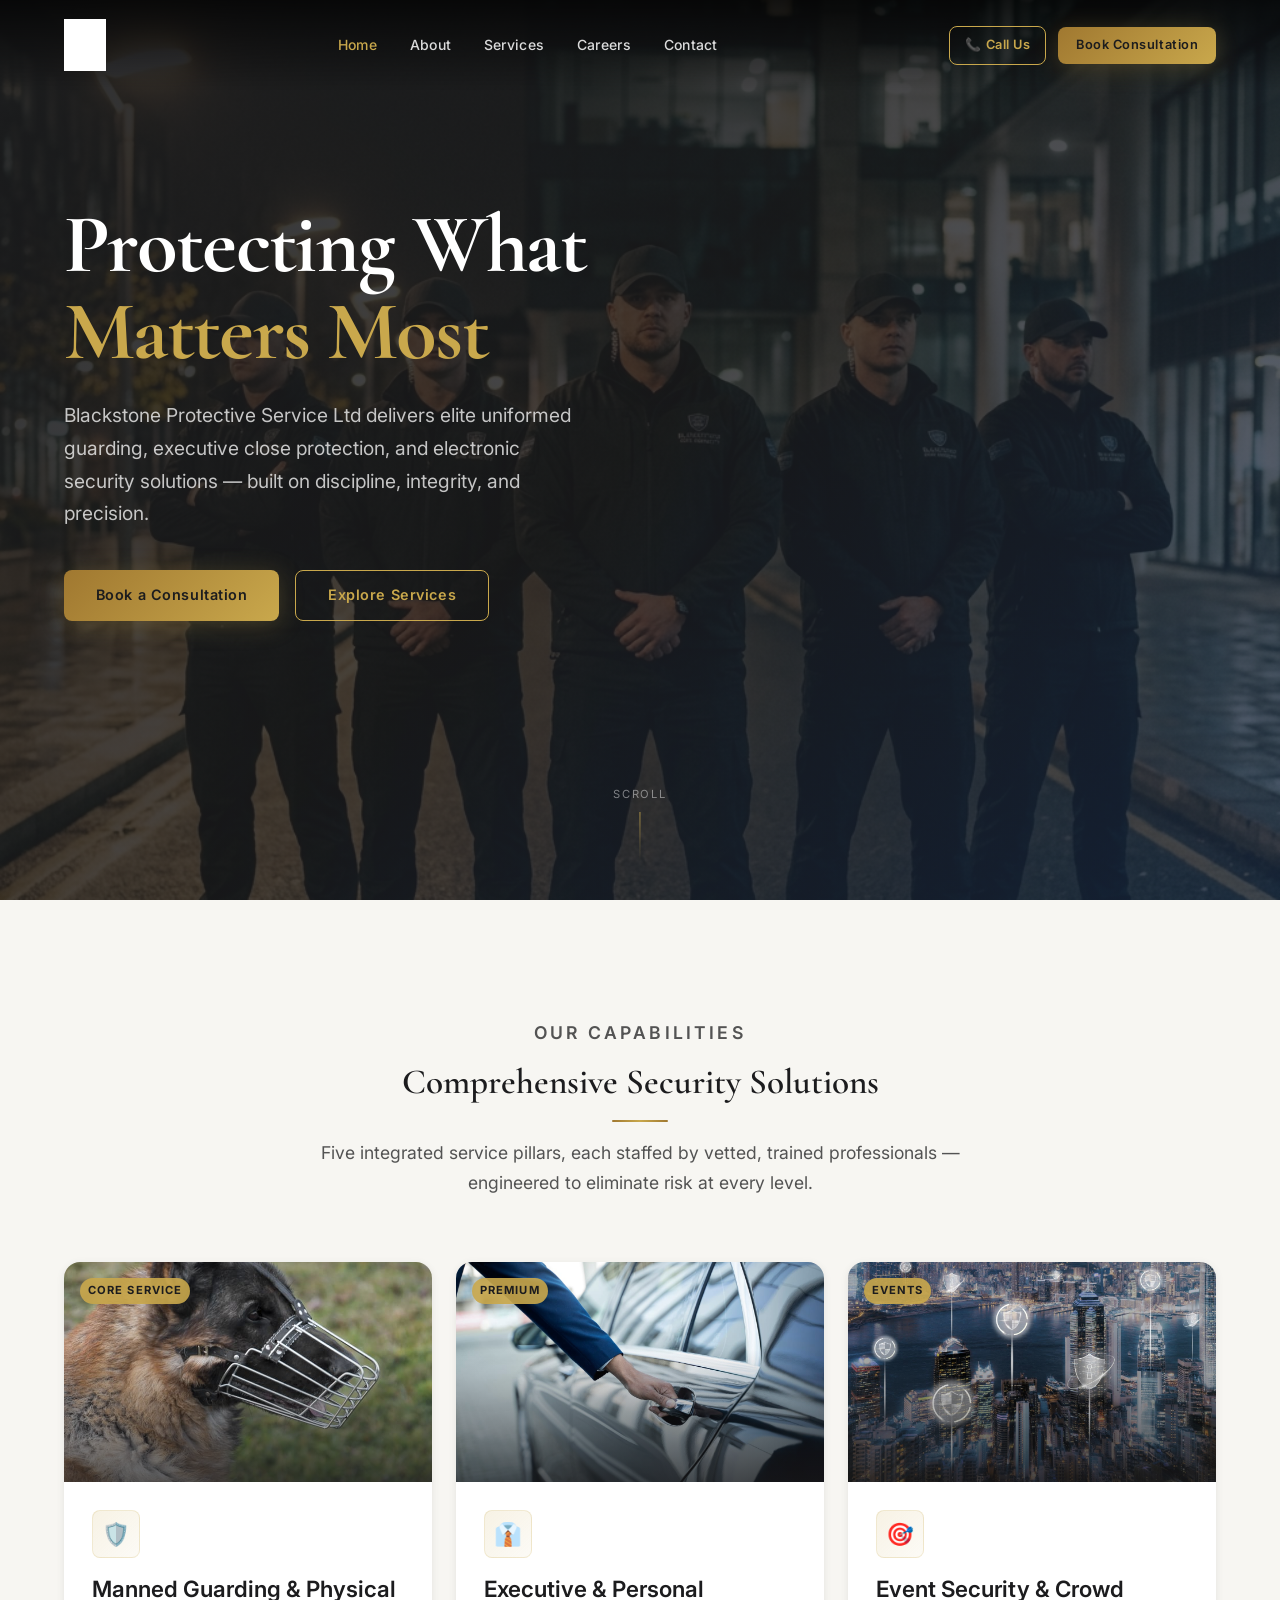
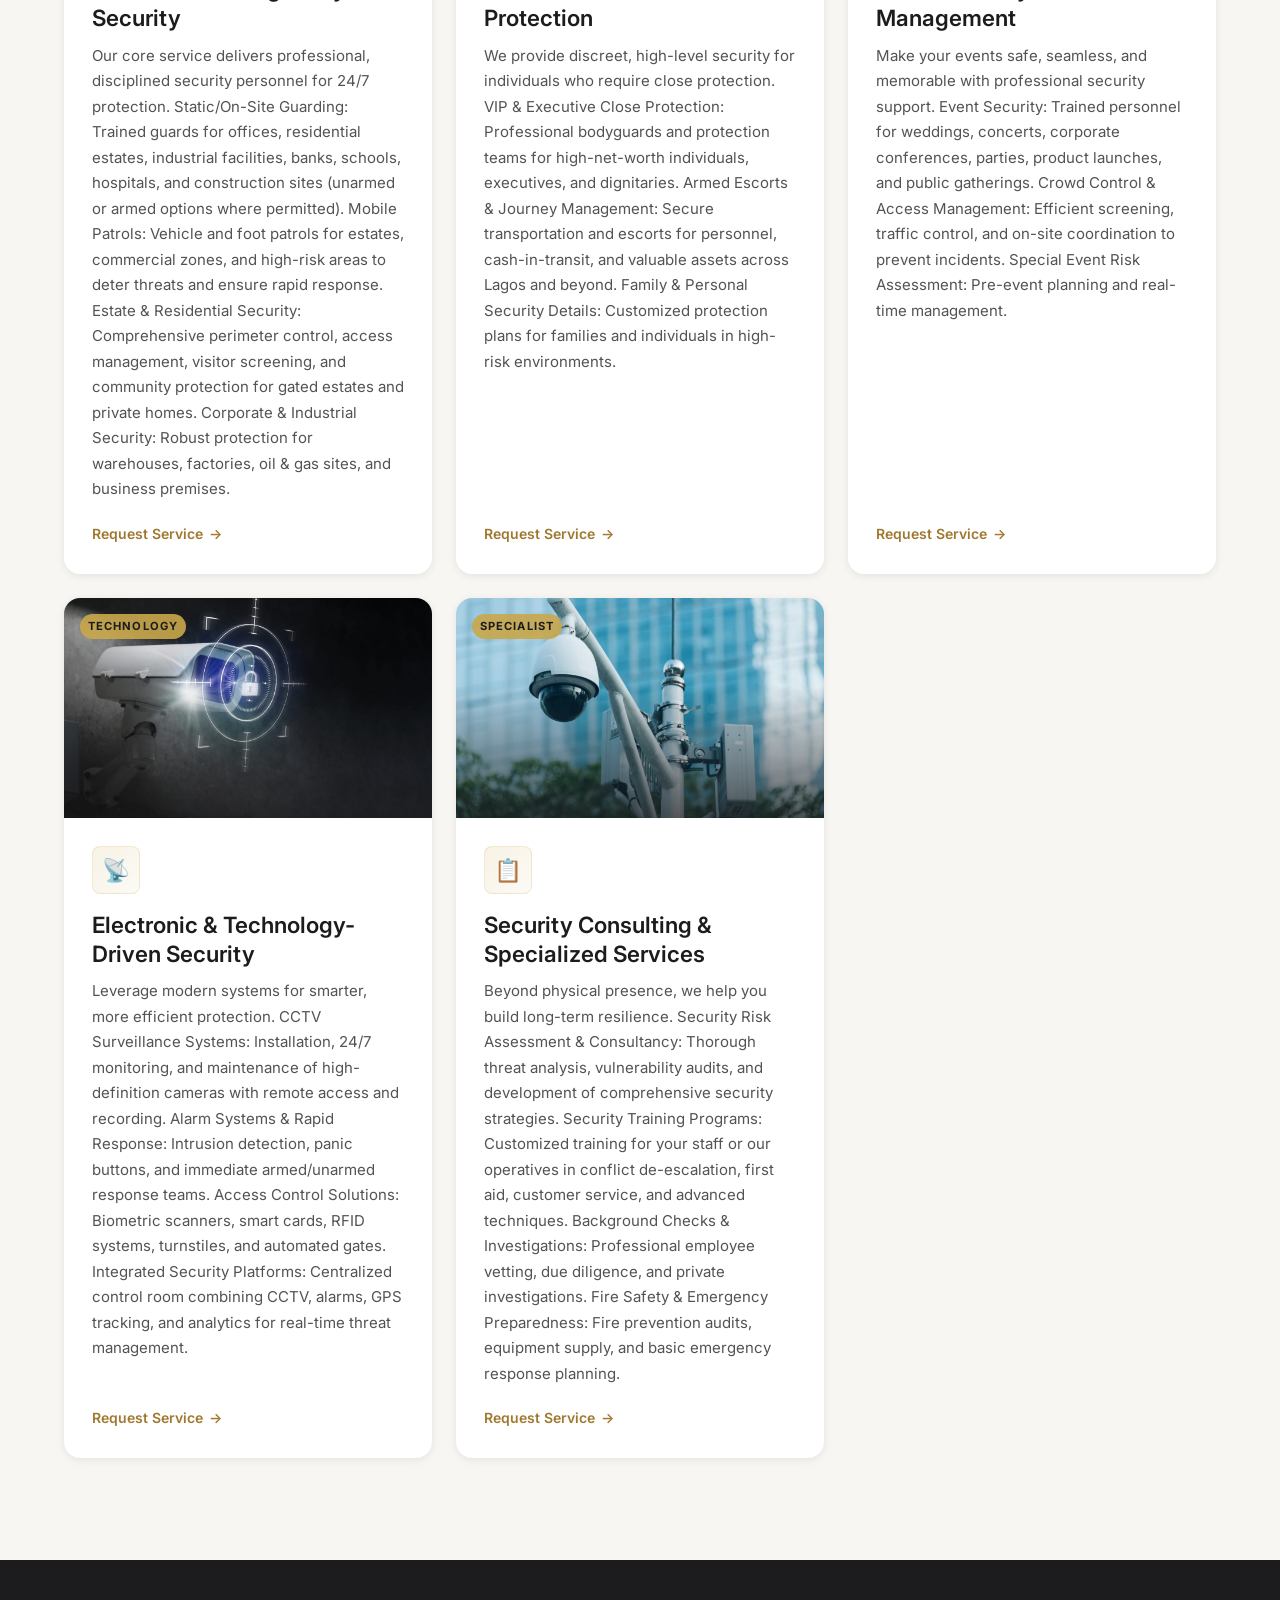
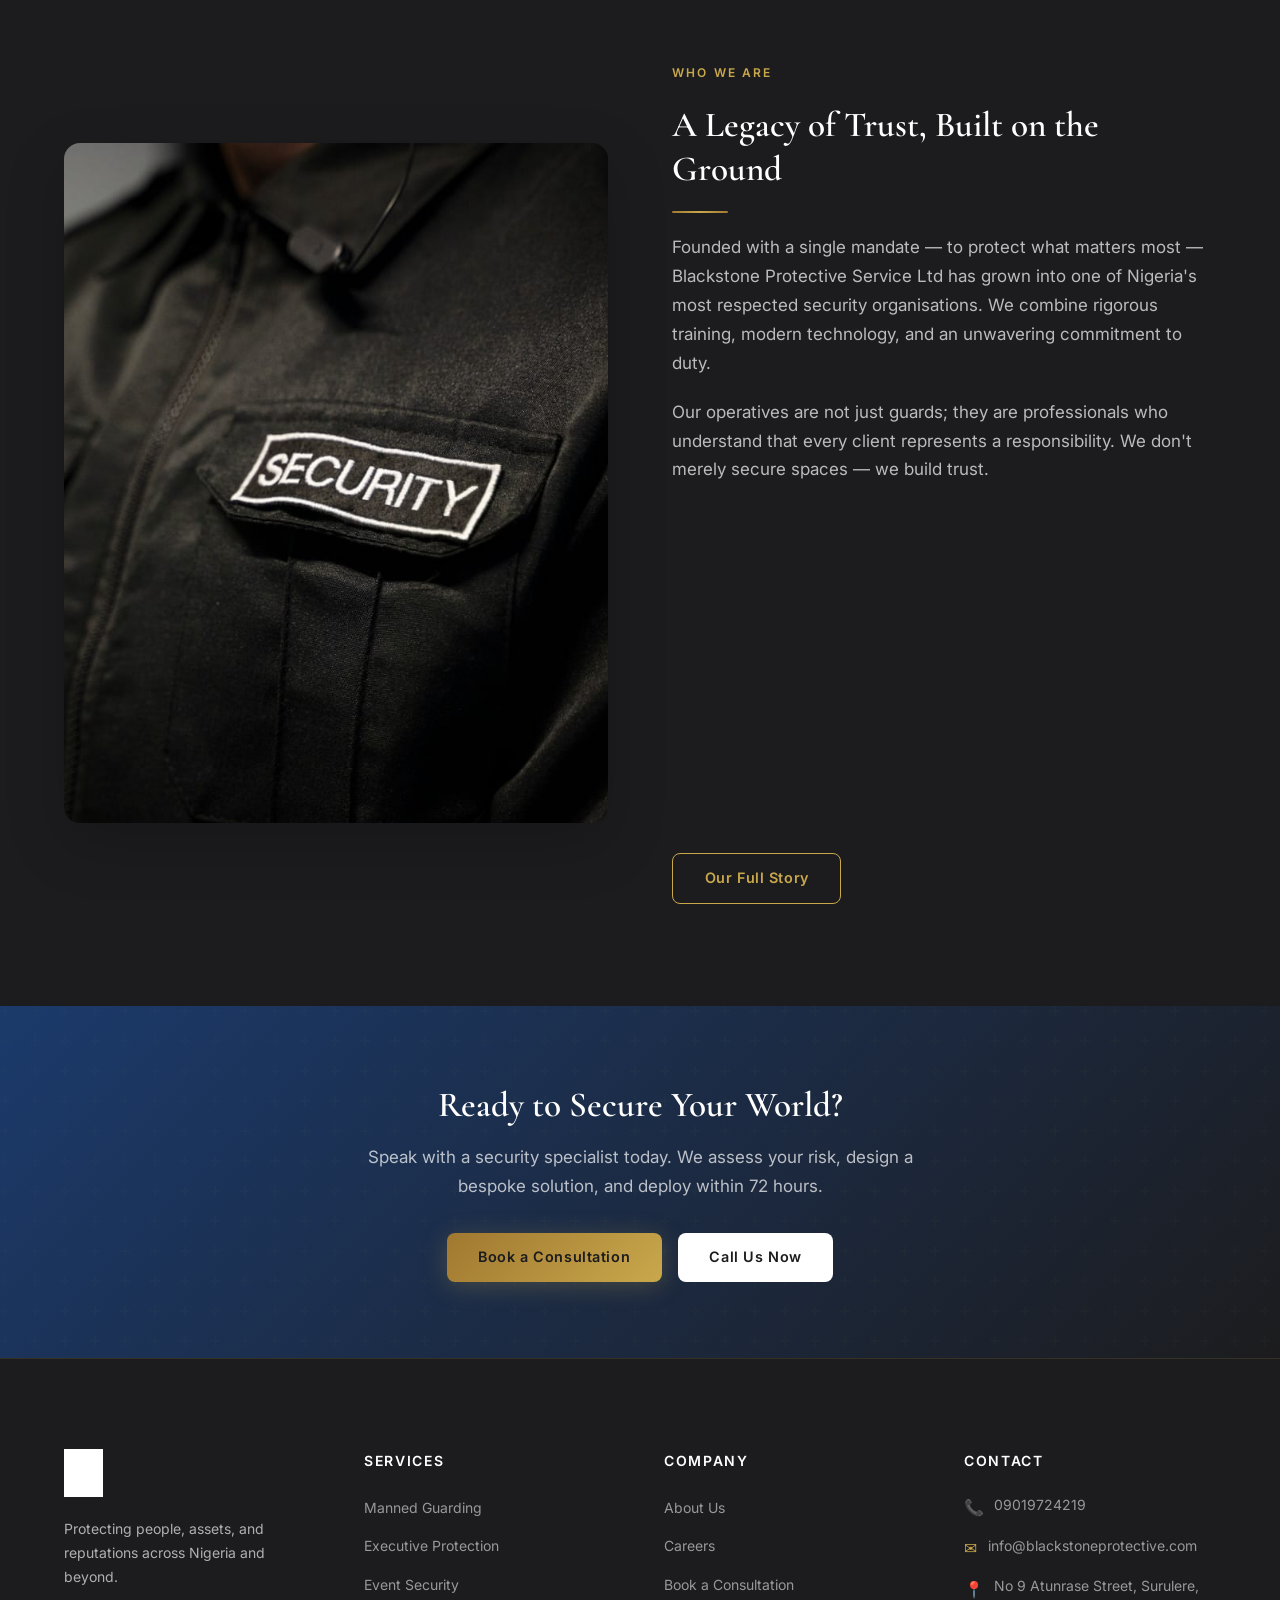
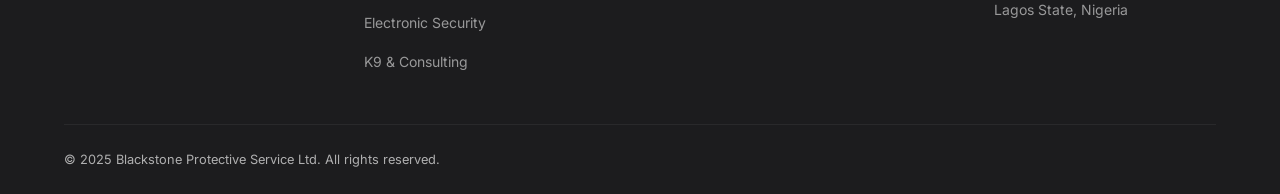
==== index.html @ 9a38664b "Initial commit" ====
<!DOCTYPE html>
<html lang="en">
<head>
  <meta charset="UTF-8">
  <meta name="viewport" content="width=device-width, initial-scale=1.0">
  <title>Blackstone Protective Service Ltd | Elite Security in Nigeria</title>
  <meta name="description" content="Blackstone Protective Service Ltd — Nigeria's premier security company offering manned guarding, executive protection, event security, electronic security, and K9 & consulting services.">
  <meta name="keywords" content="security company Nigeria, manned guarding Lagos, executive protection, CCTV installation Nigeria, event security, Blackstone Protective">
  <meta name="robots" content="index, follow">
  <link rel="canonical" href="https://blackstoneprotective.com/">

  <!-- Open Graph -->
  <meta property="og:type" content="website">
  <meta property="og:url" content="https://blackstoneprotective.com/">
  <meta property="og:title" content="Blackstone Protective Service Ltd">
  <meta property="og:description" content="Elite security solutions — manned guarding, executive protection, event security, and electronic security across Nigeria.">
  <meta property="og:image" content="/images/uploads/hero-bg.png">

  <!-- Twitter -->
  <meta name="twitter:card" content="summary_large_image">
  <meta name="twitter:title" content="Blackstone Protective Service Ltd">
  <meta name="twitter:description" content="Nigeria's premier professional security company.">
  <meta name="twitter:image" content="/images/uploads/hero-bg.png">

  <!-- Favicon placeholder -->
  <link rel="icon" type="image/png" href="/images/uploads/logo.png">

  <!-- Fonts -->
  <link rel="preconnect" href="https://fonts.googleapis.com">
  <link rel="preconnect" href="https://fonts.gstatic.com" crossorigin>

  <!-- Styles -->
  <link rel="stylesheet" href="/css/style.css">

  <!-- Schema.org -->
  <script type="application/ld+json">
  {
    "@context": "https://schema.org",
    "@type": "SecurityCompany",
    "name": "Blackstone Protective Service Ltd",
    "url": "https://blackstoneprotective.com",
    "logo": "https://blackstoneprotective.com/images/uploads/logo.png",
    "contactPoint": {
      "@type": "ContactPoint",
      "telephone": "+2349019724219",
      "contactType": "customer service"
    },
    "address": {
      "@type": "PostalAddress",
      "addressLocality": "Lagos",
      "addressCountry": "NG"
    }
  }
  </script>
</head>
<body>

<!-- ═══════════════════════════════════════════
     HEADER
═══════════════════════════════════════════ -->
<header id="site-header" class="at-top" role="banner">
  <div class="container header-inner">

    <!-- Logo -->
    <a href="/" class="site-logo" id="site-logo-link" aria-label="Blackstone Protective — Home"
       data-cms-src="global">
      <img id="site-logo-img" src="/images/uploads/logo.png" alt="Blackstone Protective Service Ltd"
           data-cms-src="global" data-cms-attr="src:logo_image" data-cms-attr-2="alt:logo_alt">
    </a>

    <!-- Desktop nav -->
    <nav class="site-nav" aria-label="Main navigation">
      <a href="/" id="nav-home" class="active">Home</a>
      <a href="/about.html" id="nav-about">About</a>
      <a href="/#services" id="nav-services">Services</a>
      <a href="/careers.html" id="nav-careers">Careers</a>
      <a href="/booking.html" id="nav-contact">Contact</a>
    </nav>

    <!-- CTA -->
    <div class="header-cta">
      <a href="tel:09019724219" class="btn btn-outline" id="header-call-btn" style="font-size:0.8rem; padding: 0.6em 1.2em;">
        📞 Call Us
      </a>
      <a href="/booking.html" class="btn btn-primary" id="header-book-btn" style="font-size:0.8rem; padding: 0.6em 1.4em;">
        Book Consultation
      </a>
    </div>

    <!-- Mobile toggle -->
    <button class="menu-toggle" id="menu-toggle" aria-label="Toggle navigation" aria-expanded="false">
      <span></span><span></span><span></span>
    </button>
  </div>
</header>

<!-- Mobile nav -->
<nav class="mobile-nav" id="mobile-nav" aria-label="Mobile navigation">
  <a href="/">Home</a>
  <a href="/about.html">About</a>
  <a href="/#services">Services</a>
  <a href="/careers.html">Careers</a>
  <a href="/booking.html">Contact</a>
  <div class="mobile-nav-footer">
    <a href="/booking.html" class="btn btn-primary" id="mobile-book-btn">Book a Consultation</a>
    <a href="tel:09019724219" style="color: rgba(255,255,255,0.55); font-size:0.875rem;">📞 09019724219</a>
  </div>
</nav>

<!-- ═══════════════════════════════════════════
     HERO
═══════════════════════════════════════════ -->
<main id="main-content">
<section class="hero" id="hero" aria-label="Hero">
  <div class="hero-bg">
    <img id="hero-bg-img" src="/images/uploads/hero-bg.png" alt="Blackstone security operatives" loading="eager" fetchpriority="high">
  </div>
  <div class="hero-overlay" aria-hidden="true"></div>

  <div class="hero-content" data-cms-src="home">


    <h1 class="hero-title">
      <span data-cms-bind="hero.title_line1">Protecting What</span>
      <span class="accent" data-cms-bind="hero.title_accent">Matters Most</span>
    </h1>

    <p class="hero-subtitle" data-cms-bind="hero.subtitle">
      Blackstone Protective Service Ltd delivers elite uniformed guarding, executive close protection, and electronic security solutions.
    </p>

    <div class="hero-actions">
      <a href="/booking.html" class="btn btn-primary" id="hero-book-btn"
         data-cms-bind="hero.cta_primary_text">Book a Consultation</a>
      <a href="#services" class="btn btn-outline" id="hero-services-btn"
         data-cms-bind="hero.cta_secondary_text">Explore Services</a>
    </div>


  </div>

  <div class="hero-scroll" aria-hidden="true">
    <span>Scroll</span>
    <div class="scroll-line"></div>
  </div>
</section>


<!-- ═══════════════════════════════════════════
     SERVICES
═══════════════════════════════════════════ -->
<section id="services" aria-labelledby="services-title">
  <div class="container" data-cms-src="home">
    <div class="section-header fade-up">
      <p class="overline" data-cms-bind="services_section.overline">Our Capabilities</p>
      <h2 id="services-title" data-cms-bind="services_section.title">Comprehensive Security Solutions</h2>
      <div class="gold-divider"></div>
      <p data-cms-bind="services_section.subtitle">Five integrated service pillars, each staffed by vetted, trained professionals.</p>
    </div>
    <div class="services-grid" id="services-grid">
      <!-- Service cards injected by home.js -->
    </div>
  </div>
</section>

<!-- ═══════════════════════════════════════════
     ABOUT PREVIEW
═══════════════════════════════════════════ -->
<section id="about-preview" aria-labelledby="about-preview-title">
  <div class="container">
    <div class="about-grid" data-cms-src="home">

      <!-- Image side -->
      <div class="about-image-wrap fade-up">
        <img class="about-image-main" id="about-preview-img"
             src="/images/uploads/about-operatives.png"
             alt="Blackstone security team"
             loading="lazy"
             data-cms-src="home"
             data-cms-attr="src:about_preview.image"
             data-cms-attr-2="alt:about_preview.image_alt">
      </div>

      <!-- Text side -->
      <div class="about-content">
        <p class="overline" data-cms-bind="about_preview.overline">Who We Are</p>
        <h2 id="about-preview-title" data-cms-bind="about_preview.title">A Legacy of Trust</h2>
        <div class="gold-divider left"></div>
        <p style="margin-top:1.25rem" data-cms-bind="about_preview.body1">Founded with a single mandate — to protect what matters most.</p>
        <p data-cms-bind="about_preview.body2">Our operatives are professionals who understand that every client represents a responsibility.</p>

        <div class="about-pillars" id="about-pillars">
          <!-- Populated by home.js -->
        </div>

        <a href="/about.html" class="btn btn-outline" id="about-learn-btn"
           data-cms-bind="about_preview.cta_text">Our Full Story</a>
      </div>

    </div>
  </div>
</section>

<!-- ═══════════════════════════════════════════
     CTA BANNER
═══════════════════════════════════════════ -->
<div class="cta-banner" aria-labelledby="cta-title">
  <div class="container" data-cms-src="home">
    <h2 id="cta-title" data-cms-bind="cta_banner.title">Ready to Secure Your World?</h2>
    <p data-cms-bind="cta_banner.subtitle">Speak with a security specialist today.</p>
    <div class="btn-group">
      <a href="/booking.html" class="btn btn-primary" id="cta-book-btn"
         data-cms-bind="cta_banner.cta_primary_text">Book a Consultation</a>
      <a href="tel:09019724219" class="btn btn-white" id="cta-call-btn"
         data-cms-bind="cta_banner.cta_secondary_text">Call Us Now</a>
    </div>
  </div>
</div>

</main>

<!-- ═══════════════════════════════════════════
     FOOTER
═══════════════════════════════════════════ -->
<footer role="contentinfo">
  <div class="container">
    <div class="footer-grid">
      <!-- Brand -->
      <div class="footer-brand">
        <div class="logo-wrap">
          <img src="/images/uploads/logo.png" alt="Blackstone Protective" id="footer-logo">
        </div>
        <p id="footer-tagline">Protecting people, assets, and reputations across Nigeria and beyond.</p>
      </div>

      <!-- Services -->
      <div class="footer-col">
        <h4>Services</h4>
        <ul>
          <li><a href="/#services">Manned Guarding</a></li>
          <li><a href="/#services">Executive Protection</a></li>
          <li><a href="/#services">Event Security</a></li>
          <li><a href="/#services">Electronic Security</a></li>
          <li><a href="/#services">K9 &amp; Consulting</a></li>
        </ul>
      </div>

      <!-- Company -->
      <div class="footer-col">
        <h4>Company</h4>
        <ul>
          <li><a href="/about.html">About Us</a></li>
          <li><a href="/careers.html">Careers</a></li>
          <li><a href="/booking.html">Book a Consultation</a></li>
        </ul>
      </div>

      <!-- Contact -->
      <div class="footer-col">
        <h4>Contact</h4>
        <div class="footer-contact-item">
          <span class="icon">📞</span>
          <a href="tel:09019724219" id="footer-phone">09019724219</a>
        </div>
        <div class="footer-contact-item">
          <span class="icon">✉️</span>
          <a href="mailto:info@blackstoneprotective.com" id="footer-email">info@blackstoneprotective.com</a>
        </div>
        <div class="footer-contact-item">
          <span class="icon">📍</span>
          <span id="footer-address">No 9 Atunrase Street, Surulere, Lagos State, Nigeria</span>
        </div>
      </div>
    </div>

    <!-- Bottom bar -->
    <div class="footer-bottom">
      <p id="footer-copy">© 2025 Blackstone Protective Service Ltd. All rights reserved.</p>
    </div>
  </div>
</footer>

<!-- Back to top -->
<button id="back-to-top" aria-label="Back to top" style="position:fixed;bottom:2rem;right:2rem;width:44px;height:44px;border-radius:50%;background:var(--gold);color:var(--charcoal);font-size:1.2rem;display:flex;align-items:center;justify-content:center;box-shadow:var(--shadow-gold);opacity:0;transform:translateY(10px);transition:opacity 0.3s,transform 0.3s;pointer-events:none;z-index:900;border:none;cursor:pointer;">↑</button>

<style>
#back-to-top.visible { opacity: 1; transform: translateY(0); pointer-events: auto; }
.field-group input.invalid, .field-group select.invalid, .field-group textarea.invalid {
  border-color: #d32f2f; box-shadow: 0 0 0 3px rgba(211,47,47,0.12);
}
</style>

<!-- Scripts -->
<script src="/js/cms-fetch.js"></script>
<script src="/js/main.js"></script>
<script>
/* ── Home page orchestrator ── */
(async () => {
  const [home, global] = await Promise.all([
    CMS.fetch('home'),
    CMS.fetch('global')
  ]);

  // Apply global data
  if (global) {
    document.getElementById('footer-phone').textContent = global.phone;
    document.getElementById('footer-phone').href = `tel:${global.phone.replace(/\s/g,'')}`;
    document.getElementById('footer-email').textContent = global.email;
    document.getElementById('footer-email').href = `mailto:${global.email}`;
    document.getElementById('footer-address').textContent = global.address;
    document.getElementById('footer-tagline').textContent = global.footer_tagline;
    document.getElementById('footer-copy').textContent = global.footer_copyright;

    // Trust bar
  }

  if (!home) return;

  // Hero image
  const heroImg = document.getElementById('hero-bg-img');
  if (heroImg && home.hero?.hero_image) {
    heroImg.src = home.hero.hero_image;
    heroImg.alt = home.hero.hero_image_alt || '';
  }

  // Hero text bindings
  const bind = (id, val) => { const el = document.querySelector(`[data-cms-bind="${id}"]`); if (el && val != null) el.textContent = val; };
  bind('hero.title_line1',       home.hero?.title_line1);
  bind('hero.title_accent',      home.hero?.title_accent);
  bind('hero.subtitle',          home.hero?.subtitle);
  bind('hero.cta_primary_text',  home.hero?.cta_primary_text);
  bind('hero.cta_secondary_text',home.hero?.cta_secondary_text);
  if (home.hero?.cta_primary_url)  document.getElementById('hero-book-btn').href = home.hero.cta_primary_url;
  if (home.hero?.cta_secondary_url) document.getElementById('hero-services-btn').href = home.hero.cta_secondary_url;

  // Services section header
  bind('services_section.overline', home.services_section?.overline);
  bind('services_section.title',    home.services_section?.title);
  bind('services_section.subtitle', home.services_section?.subtitle);

  // Service cards
  if (home.services) {
    document.getElementById('services-grid').innerHTML = home.services.map((s, i) => `
      <article class="service-card fade-up delay-${(i % 4) + 1}" id="service-${s.id}">
        <div class="service-card-image">
          <img src="${s.image}" alt="${s.image_alt}" loading="lazy">
          <div class="service-card-image-overlay" aria-hidden="true"></div>
          <span class="service-card-badge">${s.badge}</span>
        </div>
        <div class="service-card-body">
          <div class="service-icon" aria-hidden="true">${s.icon}</div>
          <h3>${s.title}</h3>
          <p>${s.description}</p>
          <a href="/booking.html?service=${encodeURIComponent(s.title)}" class="service-card-link">
            Request Service <span aria-hidden="true">→</span>
          </a>
        </div>
      </article>
    `).join('');
  }

  // About preview bindings
  const aboutKeys = ['overline','title','body1','body2','cta_text'];
  aboutKeys.forEach(k => bind(`about_preview.${k}`, home.about_preview?.[k]));
  if (home.about_preview?.image) {
    const img = document.getElementById('about-preview-img');
    img.src = home.about_preview.image;
    img.alt = home.about_preview.image_alt || '';
  }
  if (home.about_preview?.cta_url) document.getElementById('about-learn-btn').href = home.about_preview.cta_url;

  // About pillars
  if (home.about_preview?.pillars) {
    document.getElementById('about-pillars').innerHTML = home.about_preview.pillars.map(p => `
      <div class="about-pillar fade-up">
        <span class="icon" aria-hidden="true">${p.icon}</span>
        <div><h4>${p.title}</h4><p>${p.body}</p></div>
      </div>
    `).join('');
  }

  // CTA banner
  bind('cta_banner.title', home.cta_banner?.title);
  bind('cta_banner.subtitle', home.cta_banner?.subtitle);
  bind('cta_banner.cta_primary_text', home.cta_banner?.cta_primary_text);
  bind('cta_banner.cta_secondary_text', home.cta_banner?.cta_secondary_text);
  if (home.cta_banner?.cta_primary_url) document.getElementById('cta-book-btn').href = home.cta_banner.cta_primary_url;
  if (home.cta_banner?.cta_secondary_url) document.getElementById('cta-call-btn').href = home.cta_banner.cta_secondary_url;

  // Trigger fade animations
  CMS.observeFade();
})();
</script>

</body>
</html>
---- css/style.css ----
/* ============================================================
   BLACKSTONE PROTECTIVE SERVICE LTD — GLOBAL STYLESHEET
   Charcoal · White · Gold accent
   Mobile-first | CSS Grid + Flexbox | CSS clamp() typography
   ============================================================ */

/* ── Google Fonts ── */
@import url('https://fonts.googleapis.com/css2?family=Cormorant+Garamond:wght@400;600;700&family=Inter:wght@300;400;500;600;700&display=swap');

/* ── Design Tokens ── */
:root {
  --charcoal:          #1C1C1E;
  --charcoal-800:      #232325;
  --charcoal-700:      #2C2C2E;
  --charcoal-600:      #3A3A3C;
  --gold:              #C9A84C;
  --gold-light:        #E0C46A;
  --gold-dark:         #A07830;
  --sec-blue:          #1B3A6B;
  --sec-blue-light:    #2D5FA6;
  --white:             #FFFFFF;
  --off-white:         #F7F6F2;
  --text-primary:      #1C1C1E;
  --text-secondary:    #535353;
  --text-muted:        #8A8A8E;
  --text-on-dark:      #F0EEE8;
  --border:            rgba(201,168,76,0.2);
  --border-subtle:     rgba(255,255,255,0.08);
  --shadow-sm:         0 2px 8px rgba(0,0,0,0.08);
  --shadow-md:         0 8px 32px rgba(0,0,0,0.12);
  --shadow-lg:         0 20px 60px rgba(0,0,0,0.18);
  --shadow-gold:       0 4px 24px rgba(201,168,76,0.25);
  --radius-sm:         4px;
  --radius-md:         8px;
  --radius-lg:         16px;
  --transition:        0.3s cubic-bezier(0.4, 0, 0.2, 1);
  --transition-slow:   0.6s cubic-bezier(0.4, 0, 0.2, 1);
  --section-pad:       clamp(4rem, 8vw, 8rem);
  --container:         min(90%, 1200px);
  --font-display:      'Cormorant Garamond', Georgia, serif;
  --font-body:         'Inter', system-ui, sans-serif;
}

/* ── Reset & Base ── */
*, *::before, *::after { box-sizing: border-box; margin: 0; padding: 0; }

html {
  scroll-behavior: smooth;
  -webkit-text-size-adjust: 100%;
}

body {
  font-family: var(--font-body);
  font-size: clamp(0.9375rem, 1.5vw, 1.0625rem);
  line-height: 1.7;
  color: var(--text-primary);
  background: var(--white);
  overflow-x: hidden;
}

img { max-width: 100%; height: auto; display: block; }
a { text-decoration: none; color: inherit; }
ul, ol { list-style: none; }
button { cursor: pointer; font-family: var(--font-body); border: none; background: none; }
input, select, textarea, button { font: inherit; }

/* ── Utility ── */
.container { width: var(--container); margin-inline: auto; }

.visually-hidden {
  position: absolute;
  width: 1px; height: 1px;
  padding: 0; margin: -1px;
  overflow: hidden;
  clip: rect(0,0,0,0);
  white-space: nowrap;
  border: 0;
}

/* Honeypot */
.hp-field { display: none !important; visibility: hidden; height: 0; width: 0; position: absolute; left: -9999px; }

/* ── Typography Scale ── */
.display-1 { font-family: var(--font-display); font-size: clamp(2.8rem, 6vw, 5.5rem); font-weight: 700; line-height: 1.1; letter-spacing: -0.02em; }
.display-2 { font-family: var(--font-display); font-size: clamp(2rem, 4.5vw, 3.8rem); font-weight: 700; line-height: 1.15; letter-spacing: -0.015em; }
h1 { font-family: var(--font-display); font-size: clamp(1.8rem, 3.5vw, 2.8rem); font-weight: 700; line-height: 1.2; }
h2 { font-family: var(--font-display); font-size: clamp(1.5rem, 2.8vw, 2.2rem); font-weight: 600; line-height: 1.25; }
h3 { font-size: clamp(1.1rem, 2vw, 1.4rem); font-weight: 600; line-height: 1.3; }
h4 { font-size: clamp(1rem, 1.5vw, 1.15rem); font-weight: 600; }
.overline { font-size: 0.75rem; font-weight: 600; letter-spacing: 0.18em; text-transform: uppercase; color: var(--gold); }

/* ── Section Layout ── */
section { padding-block: var(--section-pad); position: relative; }
.section-header { text-align: center; max-width: 680px; margin-inline: auto; margin-bottom: clamp(2.5rem, 5vw, 4rem); }
.section-header p { margin-top: 1rem; color: var(--text-secondary); font-size: clamp(0.95rem, 1.5vw, 1.1rem); }
.section-header .overline { margin-bottom: 0.75rem; }

/* ── Gold Divider ── */
.gold-divider {
  width: 3.5rem; height: 2px;
  background: linear-gradient(90deg, var(--gold-dark), var(--gold), var(--gold-dark));
  margin: 1rem auto 0;
  border-radius: 2px;
}
.gold-divider.left { margin-left: 0; }

/* ── Buttons ── */
.btn {
  display: inline-flex; align-items: center; gap: 0.5rem;
  padding: 0.85em 2.2em;
  font-size: 0.9rem; font-weight: 600; letter-spacing: 0.04em;
  border-radius: var(--radius-md);
  transition: var(--transition);
  white-space: nowrap;
}

.btn-primary {
  background: linear-gradient(135deg, var(--gold-dark), var(--gold));
  color: var(--charcoal);
  box-shadow: var(--shadow-gold);
}
.btn-primary:hover { background: linear-gradient(135deg, var(--gold), var(--gold-light)); transform: translateY(-2px); box-shadow: 0 8px 30px rgba(201,168,76,0.4); }

.btn-outline {
  border: 1.5px solid var(--gold);
  color: var(--gold);
  background: transparent;
}
.btn-outline:hover { background: var(--gold); color: var(--charcoal); transform: translateY(-2px); }

.btn-dark {
  background: var(--charcoal);
  color: var(--white);
}
.btn-dark:hover { background: var(--charcoal-700); transform: translateY(-2px); box-shadow: var(--shadow-md); }

.btn-white {
  background: var(--white);
  color: var(--charcoal);
  font-weight: 600;
}
.btn-white:hover { background: var(--off-white); transform: translateY(-2px); }

/* ── Loading Skeleton ── */
.skeleton { background: linear-gradient(90deg, #e8e8e8 25%, #f2f2f2 50%, #e8e8e8 75%); background-size: 200% 100%; animation: skeleton-pulse 1.5s ease-in-out infinite; border-radius: var(--radius-sm); }
@keyframes skeleton-pulse { 0% { background-position: 200% 0; } 100% { background-position: -200% 0; } }

/* ── Fade-in Animation ── */
.fade-up { opacity: 0; transform: translateY(30px); transition: opacity 0.7s ease, transform 0.7s ease; }
.fade-up.in-view { opacity: 1; transform: translateY(0); }
.fade-up.delay-1 { transition-delay: 0.1s; }
.fade-up.delay-2 { transition-delay: 0.2s; }
.fade-up.delay-3 { transition-delay: 0.3s; }
.fade-up.delay-4 { transition-delay: 0.4s; }

/* ============================================================
   HEADER
   ============================================================ */
#site-header {
  position: fixed; top: 0; left: 0; right: 0; z-index: 1000;
  padding-block: 1.2rem;
  transition: background var(--transition), box-shadow var(--transition), padding var(--transition);
}

#site-header.scrolled {
  background: rgba(28,28,30,0.97);
  backdrop-filter: blur(12px);
  -webkit-backdrop-filter: blur(12px);
  box-shadow: 0 1px 0 rgba(201,168,76,0.2), 0 4px 24px rgba(0,0,0,0.3);
  padding-block: 0.8rem;
}

#site-header.at-top {
  background: linear-gradient(180deg, rgba(0,0,0,0.7) 0%, transparent 100%);
}

.header-inner {
  display: flex; align-items: center; justify-content: space-between;
  gap: 2rem;
}

.site-logo {
  flex-shrink: 0;
  display: flex; align-items: center;
}

.site-logo img {
  height: clamp(36px, 5vw, 52px);
  width: auto;
  object-fit: contain;
  filter: brightness(0) invert(1);
  transition: opacity var(--transition);
}
.site-logo:hover img { opacity: 0.85; }

/* Logo text fallback */
.logo-text {
  font-family: var(--font-display);
  font-size: clamp(1.1rem, 2vw, 1.5rem);
  font-weight: 700;
  color: var(--white);
  letter-spacing: 0.05em;
  display: flex; flex-direction: column; line-height: 1.1;
}
.logo-text span { font-size: 0.55em; font-weight: 400; letter-spacing: 0.2em; color: var(--gold); }

/* Nav */
.site-nav { display: none; }

@media (min-width: 900px) {
  .site-nav {
    display: flex; align-items: center; gap: 0.25rem;
  }
}

.site-nav a {
  padding: 0.5rem 0.9rem;
  font-size: 0.875rem; font-weight: 500;
  color: rgba(255,255,255,0.85);
  border-radius: var(--radius-sm);
  transition: color var(--transition), background var(--transition);
  letter-spacing: 0.02em;
}
.site-nav a:hover, .site-nav a.active { color: var(--gold); }

.header-cta {
  display: none;
}
@media (min-width: 900px) {
  .header-cta { display: flex; align-items: center; gap: 0.75rem; }
}

/* Mobile menu toggle */
.menu-toggle {
  display: flex; flex-direction: column; justify-content: center; gap: 5px;
  width: 36px; height: 36px; padding: 4px;
  cursor: pointer; background: none; border: none;
  border-radius: var(--radius-sm);
  transition: background var(--transition);
}
.menu-toggle:hover { background: rgba(255,255,255,0.1); }
.menu-toggle span {
  display: block; width: 100%; height: 2px;
  background: var(--white);
  border-radius: 2px;
  transition: transform var(--transition), opacity var(--transition);
}
.menu-toggle.open span:nth-child(1) { transform: translateY(7px) rotate(45deg); }
.menu-toggle.open span:nth-child(2) { opacity: 0; transform: scaleX(0); }
.menu-toggle.open span:nth-child(3) { transform: translateY(-7px) rotate(-45deg); }

@media (min-width: 900px) { .menu-toggle { display: none; } }

/* Mobile nav drawer */
.mobile-nav {
  display: none;
  position: fixed; top: 0; left: 0; right: 0; bottom: 0; z-index: 999;
  background: rgba(28,28,30,0.98);
  backdrop-filter: blur(20px);
  flex-direction: column; align-items: center; justify-content: center;
  gap: 0.5rem;
  padding: 2rem;
}
.mobile-nav.open { display: flex; }

.mobile-nav a {
  font-family: var(--font-display);
  font-size: clamp(1.6rem, 4vw, 2.2rem);
  font-weight: 600;
  color: var(--white);
  padding: 0.5rem 1rem;
  transition: color var(--transition);
  text-align: center;
}
.mobile-nav a:hover { color: var(--gold); }

.mobile-nav-footer {
  margin-top: 2rem; display: flex; flex-direction: column; align-items: center; gap: 1rem;
}

/* ============================================================
   HERO SECTION
   ============================================================ */
.hero {
  position: relative;
  min-height: 100svh;
  display: flex; align-items: center;
  overflow: hidden;
  padding-top: 5rem;
}

.hero-bg {
  position: absolute; inset: 0;
  background-color: var(--charcoal);
}

.hero-bg img {
  width: 100%; height: 100%;
  object-fit: cover;
  object-position: center 30%;
  opacity: 0.5;
  transition: opacity 1s ease;
}

.hero-overlay {
  position: absolute; inset: 0;
  background: linear-gradient(
    135deg,
    rgba(28,28,30,0.85) 0%,
    rgba(28,28,30,0.6) 50%,
    rgba(27,58,107,0.4) 100%
  );
}

.hero-content {
  position: relative; z-index: 2;
  width: var(--container); margin-inline: auto;
  padding-block: 4rem;
}



.hero-title {
  font-family: var(--font-display);
  font-size: clamp(2.8rem, 6.5vw, 5.8rem);
  font-weight: 700;
  line-height: 1.05;
  letter-spacing: -0.02em;
  color: var(--white);
  max-width: 700px;
  margin-bottom: 1.5rem;
}

.hero-title .accent { color: var(--gold); display: block; }

.hero-subtitle {
  font-size: clamp(1rem, 2vw, 1.2rem);
  color: rgba(255,255,255,0.75);
  max-width: 520px;
  line-height: 1.7;
  margin-bottom: 2.5rem;
}

.hero-actions { display: flex; flex-wrap: wrap; gap: 1rem; margin-bottom: 3.5rem; }


/* Scroll indicator */
.hero-scroll {
  position: absolute; bottom: 2.5rem; left: 50%; transform: translateX(-50%);
  z-index: 2; display: flex; flex-direction: column; align-items: center; gap: 0.5rem;
}
.hero-scroll span { font-size: 0.7rem; letter-spacing: 0.15em; text-transform: uppercase; color: rgba(255,255,255,0.45); }
.scroll-line {
  width: 1px; height: 48px;
  background: linear-gradient(180deg, rgba(201,168,76,0.8), transparent);
  animation: scroll-anim 2s ease infinite;
}
@keyframes scroll-anim { 0% { transform: scaleY(0); transform-origin: top; } 50% { transform: scaleY(1); transform-origin: top; } 51% { transform-origin: bottom; } 100% { transform: scaleY(0); transform-origin: bottom; } }



/* ============================================================
   SERVICES
   ============================================================ */
#services { background: var(--off-white); }

.services-grid {
  display: grid;
  grid-template-columns: repeat(auto-fill, minmax(min(100%, 340px), 1fr));
  gap: 1.5rem;
}

.service-card {
  background: var(--white);
  border-radius: var(--radius-lg);
  overflow: hidden;
  box-shadow: var(--shadow-sm);
  transition: transform var(--transition), box-shadow var(--transition);
  display: flex; flex-direction: column;
}
.service-card:hover { transform: translateY(-6px); box-shadow: var(--shadow-lg); }

.service-card-image {
  width: 100%; height: 220px;
  overflow: hidden;
  position: relative;
}
.service-card-image img {
  width: 100%; height: 100%;
  object-fit: cover;
  transition: transform var(--transition-slow);
}
.service-card:hover .service-card-image img { transform: scale(1.05); }

.service-card-image-overlay {
  position: absolute; inset: 0;
  background: linear-gradient(180deg, transparent 40%, rgba(28,28,30,0.7) 100%);
}

.service-card-badge {
  position: absolute; top: 1rem; left: 1rem;
  background: rgba(201,168,76,0.9);
  color: var(--charcoal);
  font-size: 0.7rem; font-weight: 700; letter-spacing: 0.1em; text-transform: uppercase;
  padding: 0.3em 0.7em;
  border-radius: 100px;
}

.service-card-body { padding: 1.75rem; flex: 1; display: flex; flex-direction: column; }

.service-icon {
  width: 48px; height: 48px;
  background: linear-gradient(135deg, rgba(201,168,76,0.15), rgba(201,168,76,0.05));
  border: 1px solid var(--border);
  border-radius: var(--radius-md);
  display: flex; align-items: center; justify-content: center;
  font-size: 1.4rem; margin-bottom: 1rem;
}

.service-card-body h3 { margin-bottom: 0.65rem; }
.service-card-body p { color: var(--text-secondary); font-size: 0.9375rem; flex: 1; }
.service-card-link {
  display: inline-flex; align-items: center; gap: 0.4rem;
  margin-top: 1.25rem;
  font-size: 0.875rem; font-weight: 600;
  color: var(--gold-dark);
  transition: gap var(--transition);
}
.service-card-link:hover { gap: 0.7rem; }

/* ============================================================
   ABOUT SECTION (Home preview)
   ============================================================ */
#about-preview {
  background: var(--charcoal);
  color: var(--text-on-dark);
}

.about-grid {
  display: grid;
  grid-template-columns: 1fr;
  gap: 3rem;
  align-items: center;
}

@media (min-width: 800px) {
  .about-grid { grid-template-columns: 1fr 1fr; gap: 4rem; }
}

.about-image-wrap {
  position: relative;
}

.about-image-main {
  width: 100%;
  aspect-ratio: 4/5;
  object-fit: cover;
  border-radius: var(--radius-lg);
  box-shadow: var(--shadow-lg);
}



.about-content .overline { color: var(--gold); }
.about-content h2 { color: var(--white); margin-block: 0.75rem 1.25rem; }
.about-content p { color: rgba(255,255,255,0.7); margin-bottom: 1.25rem; }

.about-pillars {
  display: grid; grid-template-columns: 1fr 1fr;
  gap: 1rem; margin-block: 1.75rem 2rem;
}

.about-pillar {
  display: flex; align-items: flex-start; gap: 0.75rem;
  padding: 1rem;
  background: rgba(255,255,255,0.04);
  border: 1px solid var(--border-subtle);
  border-radius: var(--radius-md);
}
.about-pillar .icon { font-size: 1.3rem; margin-top: 0.1rem; flex-shrink: 0; }
.about-pillar h4 { font-size: 0.875rem; font-weight: 600; color: var(--white); }
.about-pillar p { font-size: 0.8rem; color: rgba(255,255,255,0.55); margin-top: 0.2rem; }

/* ============================================================
   CTA BANNER
   ============================================================ */
.cta-banner {
  background: linear-gradient(135deg, var(--sec-blue) 0%, var(--charcoal) 100%);
  padding-block: clamp(3rem, 6vw, 5rem);
  text-align: center;
  position: relative;
  overflow: hidden;
}

.cta-banner::before {
  content: '';
  position: absolute; inset: 0;
  background: url("data:image/svg+xml,%3Csvg width='60' height='60' viewBox='0 0 60 60' xmlns='http://www.w3.org/2000/svg'%3E%3Cg fill='none' fill-rule='evenodd'%3E%3Cg fill='%23c9a84c' fill-opacity='0.04'%3E%3Cpath d='M36 34v-4h-2v4h-4v2h4v4h2v-4h4v-2h-4zm0-30V0h-2v4h-4v2h4v4h2V6h4V4h-4zM6 34v-4H4v4H0v2h4v4h2v-4h4v-2H6zM6 4V0H4v4H0v2h4v4h2V6h4V4H6z'/%3E%3C/g%3E%3C/g%3E%3C/svg%3E");
  opacity: 0.5;
}

.cta-banner .container { position: relative; z-index: 1; }
.cta-banner h2 { color: var(--white); margin-bottom: 1rem; }
.cta-banner p { color: rgba(255,255,255,0.7); max-width: 560px; margin-inline: auto; margin-bottom: 2rem; }
.cta-banner .btn-group { display: flex; flex-wrap: wrap; gap: 1rem; justify-content: center; }

/* ============================================================
   ABOUT PAGE — FULL
   ============================================================ */
.page-hero {
  background: var(--charcoal);
  padding-block: clamp(7rem, 12vw, 11rem) clamp(4rem, 8vw, 6rem);
  text-align: center;
  position: relative;
}
.page-hero::after {
  content: '';
  position: absolute; inset: 0;
  background: linear-gradient(160deg, var(--sec-blue) 0%, var(--charcoal) 60%);
  opacity: 0.5;
}
.page-hero .container { position: relative; z-index: 1; }
.page-hero h1 { color: var(--white); margin-bottom: 1rem; }
.page-hero .subtitle { color: rgba(255,255,255,0.65); font-size: clamp(1rem, 1.8vw, 1.2rem); max-width: 600px; margin-inline: auto; }

/* Mission/Vision cards */
.mv-grid {
  display: grid;
  grid-template-columns: repeat(auto-fit, minmax(280px, 1fr));
  gap: 1.5rem;
}

.mv-card {
  padding: 2.5rem;
  border: 1px solid var(--border);
  border-radius: var(--radius-lg);
  background: var(--white);
  box-shadow: var(--shadow-sm);
  position: relative;
  overflow: hidden;
  transition: transform var(--transition), box-shadow var(--transition);
}
.mv-card:hover { transform: translateY(-4px); box-shadow: var(--shadow-md); }

.mv-card::before {
  content: '';
  position: absolute; top: 0; left: 0; right: 0;
  height: 3px;
  background: linear-gradient(90deg, var(--gold-dark), var(--gold));
}

.mv-icon { font-size: 2.2rem; margin-bottom: 1rem; }
.mv-card h3 { color: var(--sec-blue); margin-bottom: 0.75rem; }
.mv-card p { color: var(--text-secondary); font-size: 0.9375rem; }

/* Why Choose section */
#why-choose { background: var(--charcoal); color: var(--text-on-dark); }

.why-grid {
  display: grid;
  grid-template-columns: repeat(auto-fill, minmax(260px, 1fr));
  gap: 1.5rem;
}

.why-card {
  padding: 2rem;
  background: rgba(255,255,255,0.04);
  border: 1px solid var(--border-subtle);
  border-radius: var(--radius-lg);
  transition: background var(--transition), border-color var(--transition);
}
.why-card:hover { background: rgba(255,255,255,0.07); border-color: rgba(201,168,76,0.35); }

.why-number {
  font-family: var(--font-display);
  font-size: 3rem; font-weight: 700;
  color: rgba(201,168,76,0.2);
  line-height: 1; margin-bottom: 0.75rem;
}
.why-card h3 { color: var(--gold); margin-bottom: 0.65rem; }
.why-card p { color: rgba(255,255,255,0.65); font-size: 0.9375rem; }

/* ============================================================
   CAREERS PAGE
   ============================================================ */
.careers-grid {
  display: grid;
  grid-template-columns: repeat(auto-fill, minmax(280px, 1fr));
  gap: 1.25rem;
  margin-bottom: clamp(3rem, 6vw, 5rem);
}

.job-card {
  background: var(--white);
  border: 1px solid rgba(0,0,0,0.08);
  border-radius: var(--radius-lg);
  padding: 1.75rem;
  box-shadow: var(--shadow-sm);
  display: flex; flex-direction: column;
  transition: transform var(--transition), box-shadow var(--transition), border-color var(--transition);
  cursor: pointer;
}
.job-card:hover { transform: translateY(-4px); box-shadow: var(--shadow-md); border-color: var(--gold); }
.job-card.selected { border-color: var(--gold); box-shadow: var(--shadow-gold); }

.job-icon { font-size: 2rem; margin-bottom: 1rem; }
.job-card h3 { margin-bottom: 0.35rem; }
.job-meta {
  display: flex; flex-wrap: wrap; gap: 0.5rem; margin-bottom: 0.75rem;
}
.job-tag {
  font-size: 0.72rem; font-weight: 600; letter-spacing: 0.05em;
  padding: 0.25em 0.7em;
  border-radius: 100px;
  background: rgba(27,58,107,0.08);
  color: var(--sec-blue);
}
.job-tag.gold { background: rgba(201,168,76,0.12); color: var(--gold-dark); }

.job-card p { color: var(--text-secondary); font-size: 0.9rem; flex: 1; }
.job-card .apply-hint {
  margin-top: 1.25rem;
  font-size: 0.8rem; font-weight: 600; color: var(--gold-dark);
  display: flex; align-items: center; gap: 0.4rem;
}

/* Careers form section */
.careers-form-section {
  background: var(--off-white);
  border-radius: var(--radius-lg);
  padding: clamp(2rem, 5vw, 3.5rem);
}

/* ============================================================
   BOOKING PAGE
   ============================================================ */
.booking-layout {
  display: grid;
  grid-template-columns: 1fr;
  gap: 3rem;
  align-items: start;
}

.booking-info { padding-right: 0; }
@media (min-width: 900px) { .booking-info { padding-right: 2rem; } }

.booking-info h2 { margin-bottom: 1rem; }
.booking-info p { color: var(--text-secondary); margin-bottom: 2rem; }

.booking-features { display: flex; flex-direction: column; gap: 1rem; }
.booking-feature {
  display: flex; align-items: flex-start; gap: 1rem;
  padding: 1.25rem;
  background: var(--white);
  border: 1px solid var(--border);
  border-radius: var(--radius-md);
  box-shadow: var(--shadow-sm);
}
.booking-feature .icon { font-size: 1.4rem; flex-shrink: 0; margin-top: 0.1rem; }
.booking-feature h4 { margin-bottom: 0.2rem; }
.booking-feature p { font-size: 0.85rem; color: var(--text-secondary); }

.booking-contact {
  margin-top: 2rem;
  padding-top: 1.5rem;
  border-top: 1px solid var(--border);
}
.booking-contact p { font-size: 0.875rem; color: var(--text-secondary); margin-bottom: 0.5rem; }
.booking-contact a { color: var(--sec-blue); font-weight: 600; }

/* ============================================================
   FORMS — SHARED
   ============================================================ */
.form-card {
  background: var(--white);
  border: 1px solid rgba(0,0,0,0.08);
  border-radius: var(--radius-lg);
  padding: clamp(1.75rem, 4vw, 2.75rem);
  box-shadow: var(--shadow-md);
}

.form-title { font-size: 1.3rem; font-weight: 700; margin-bottom: 0.35rem; }
.form-subtitle { font-size: 0.875rem; color: var(--text-secondary); margin-bottom: 2rem; }

.form-grid { display: grid; gap: 1.25rem; }
.form-grid.two-col { grid-template-columns: 1fr 1fr; }
@media (max-width: 600px) { .form-grid.two-col { grid-template-columns: 1fr; } }
.form-grid.full { grid-column: 1/-1; }

.field-group { display: flex; flex-direction: column; gap: 0.4rem; }
.field-group label { font-size: 0.825rem; font-weight: 600; color: var(--text-primary); letter-spacing: 0.02em; }
.field-group span.required { color: var(--gold-dark); }

.field-group input,
.field-group select,
.field-group textarea {
  width: 100%;
  padding: 0.8rem 1rem;
  border: 1.5px solid rgba(0,0,0,0.12);
  border-radius: var(--radius-md);
  font-size: 0.9375rem; color: var(--text-primary);
  background: var(--white);
  transition: border-color var(--transition), box-shadow var(--transition);
  outline: none;
  -webkit-appearance: none; appearance: none;
}
.field-group input:focus,
.field-group select:focus,
.field-group textarea:focus {
  border-color: var(--gold);
  box-shadow: 0 0 0 3px rgba(201,168,76,0.15);
}
.field-group textarea { resize: vertical; min-height: 120px; }

.field-group select {
  background-image: url("data:image/svg+xml,%3Csvg xmlns='http://www.w3.org/2000/svg' width='12' height='8' viewBox='0 0 12 8'%3E%3Cpath fill='%231C1C1E' d='M1 1l5 5 5-5'/%3E%3C/svg%3E");
  background-repeat: no-repeat; background-position: right 1rem center;
  padding-right: 2.5rem;
}

.file-upload-area {
  border: 2px dashed rgba(0,0,0,0.15);
  border-radius: var(--radius-md);
  padding: 1.5rem; text-align: center;
  cursor: pointer; transition: border-color var(--transition), background var(--transition);
}
.file-upload-area:hover { border-color: var(--gold); background: rgba(201,168,76,0.04); }
.file-upload-area input[type="file"] { display: none; }
.file-upload-area .upload-icon { font-size: 2rem; color: var(--text-muted); margin-bottom: 0.5rem; }
.file-upload-area p { font-size: 0.875rem; color: var(--text-muted); }
.file-upload-area .file-name { font-size: 0.8rem; color: var(--gold-dark); font-weight: 600; margin-top: 0.5rem; }

/* reCAPTCHA */
.recaptcha-wrap { margin-block: 0.5rem; }

/* Form security note */

/* Form submit btn */
.form-submit { display: inline-flex; padding: 0.85em 2.5em; font-size: 1rem; font-weight: 600; margin-top: 0.5rem; }

/* Field error */
.field-error {
  font-size: 0.78rem; color: #d32f2f;
  display: flex; align-items: center; gap: 0.3rem;
}

/* Form alert */
.form-alert {
  padding: 1rem 1.25rem;
  border-radius: var(--radius-md);
  margin-bottom: 1.25rem;
  font-size: 0.9rem; font-weight: 500;
  display: flex; align-items: flex-start; gap: 0.75rem;
  display: none;
}
.form-alert.error { background: #fdf2f2; border: 1px solid #f5c2c2; color: #b91c1c; }
.form-alert.success { background: #f0fdf4; border: 1px solid #bbf7d0; color: #15803d; }
.form-alert.visible { display: flex; }

/* Success overlay */
.success-overlay {
  display: none; flex-direction: column; align-items: center; justify-content: center;
  text-align: center; padding: 3rem 2rem;
}
.success-overlay.visible { display: flex; }
.success-icon { font-size: 3.5rem; margin-bottom: 1rem; }
.success-overlay h3 { margin-bottom: 0.5rem; }
.success-overlay p { color: var(--text-secondary); font-size: 0.9375rem; }
.success-overlay .reset-btn { margin-top: 1.5rem; }

/* ============================================================
   FOOTER
   ============================================================ */
footer {
  background: var(--charcoal);
  color: rgba(255,255,255,0.65);
  padding-top: clamp(3rem, 7vw, 6rem);
  border-top: 1px solid rgba(201,168,76,0.15);
}

.footer-grid {
  display: grid;
  grid-template-columns: repeat(auto-fit, minmax(200px, 1fr));
  gap: 3rem;
  margin-bottom: 3rem;
}

.footer-brand .logo-wrap img {
  height: 48px; filter: brightness(0) invert(1);
  margin-bottom: 1.25rem;
}
.footer-brand p { font-size: 0.875rem; line-height: 1.7; max-width: 280px; }

.footer-col h4 { color: var(--white); font-size: 0.875rem; text-transform: uppercase; letter-spacing: 0.12em; margin-bottom: 1.25rem; }
.footer-col ul { display: flex; flex-direction: column; gap: 0.6rem; }
.footer-col a { font-size: 0.875rem; color: rgba(255,255,255,0.55); transition: color var(--transition); }
.footer-col a:hover { color: var(--gold); }

.footer-contact-item { display: flex; align-items: flex-start; gap: 0.65rem; margin-bottom: 0.75rem; }
.footer-contact-item .icon { color: var(--gold); font-size: 1rem; margin-top: 0.1rem; flex-shrink: 0; }
.footer-contact-item a, .footer-contact-item span { font-size: 0.875rem; color: rgba(255,255,255,0.55); transition: color var(--transition); }
.footer-contact-item a:hover { color: var(--gold); }

.footer-bottom {
  border-top: 1px solid rgba(255,255,255,0.06);
  padding-block: 1.5rem;
  display: flex; flex-wrap: wrap; gap: 1rem;
  justify-content: space-between; align-items: center;
}
.footer-bottom p { font-size: 0.8rem; }

/* ============================================================
   RESPONSIVE UTILITIES
   ============================================================ */
@media (max-width: 480px) {
  .about-badge-float { display: none; }
  .hero-stats { gap: 1.25rem; }
  .about-pillars { grid-template-columns: 1fr; }
}
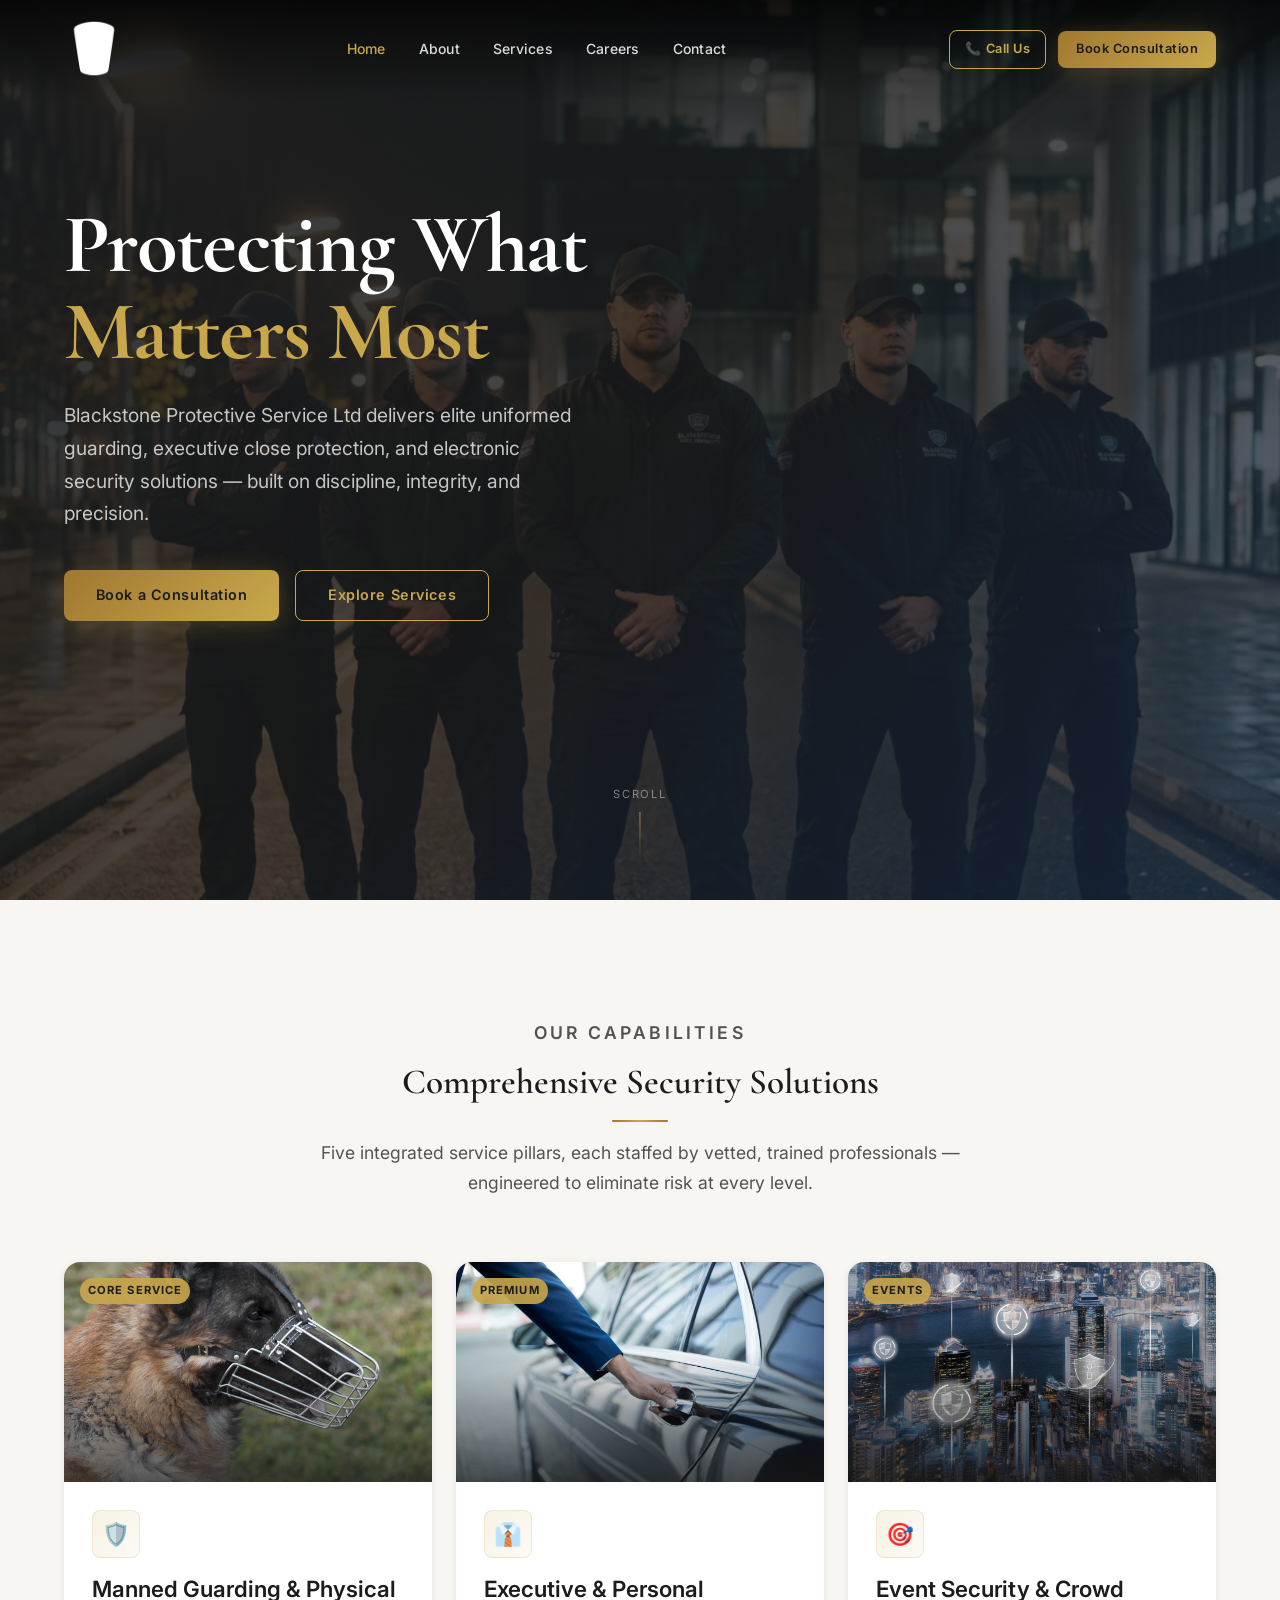
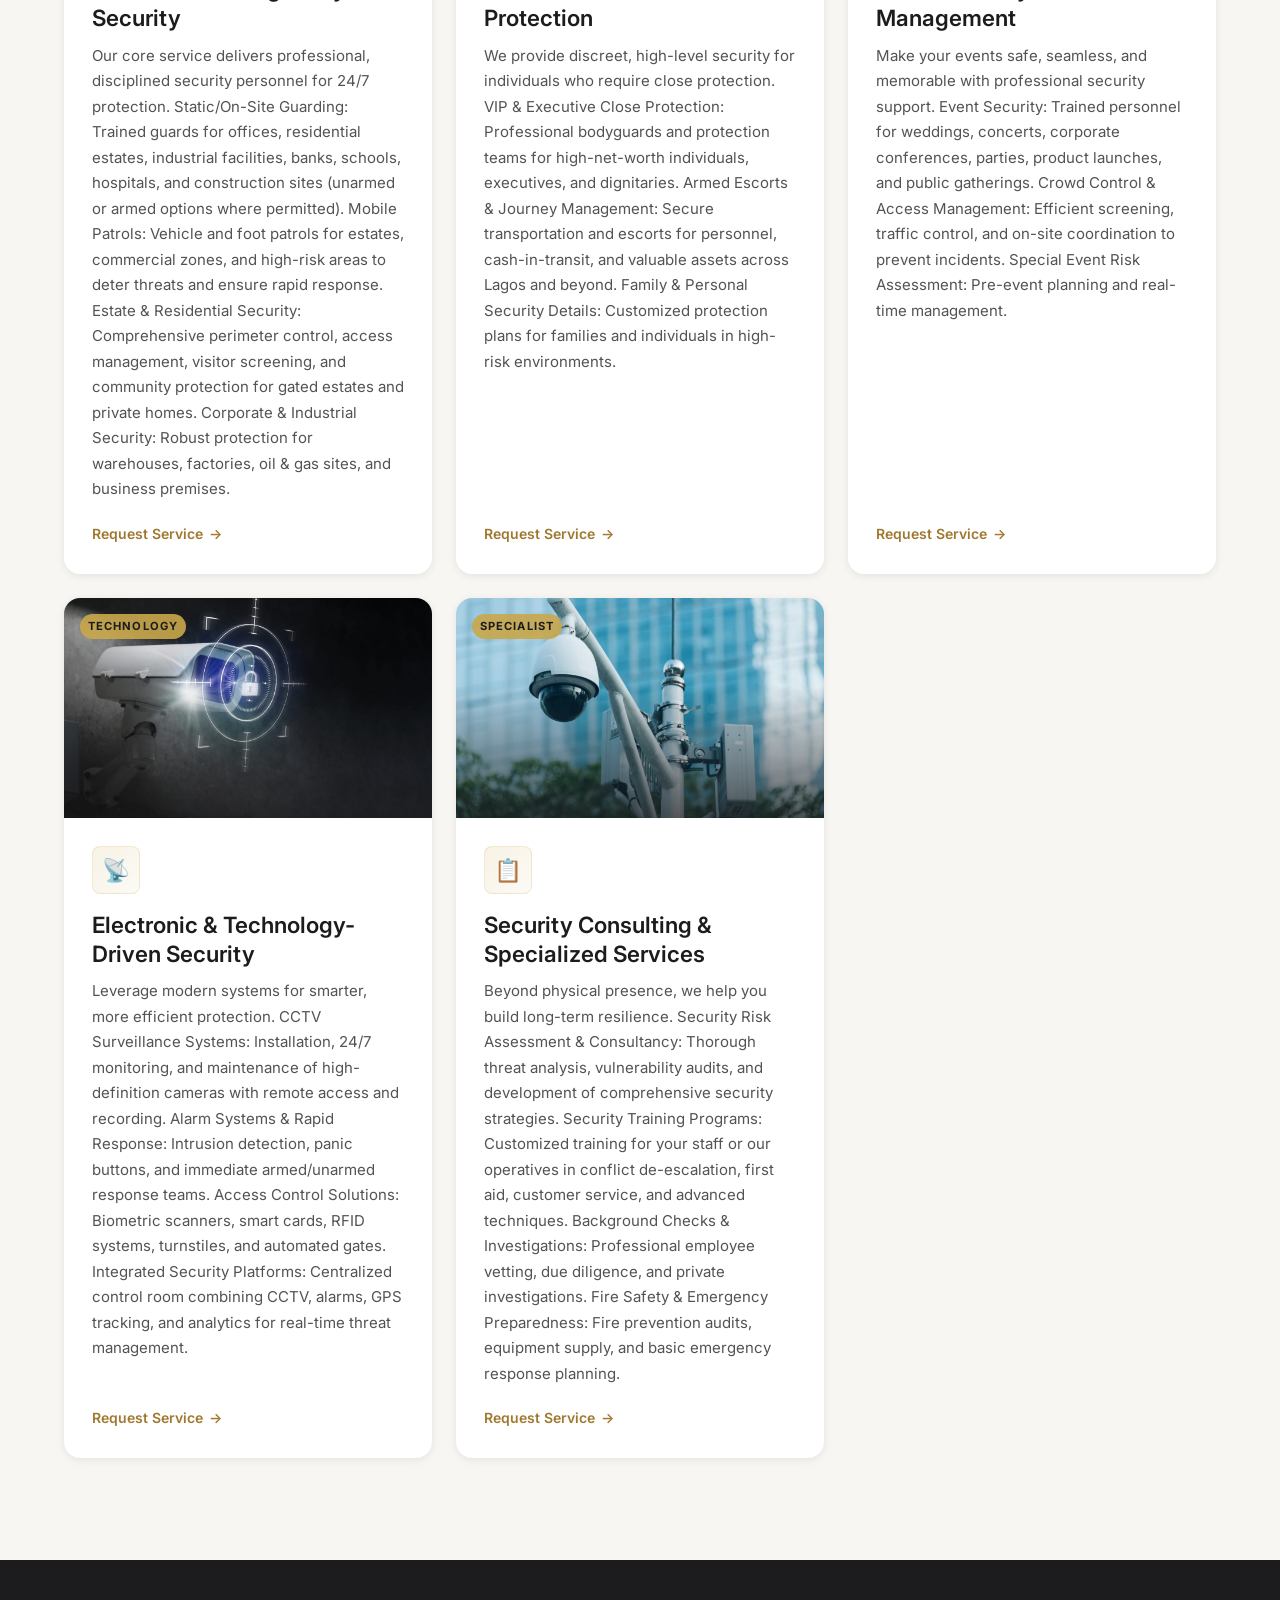
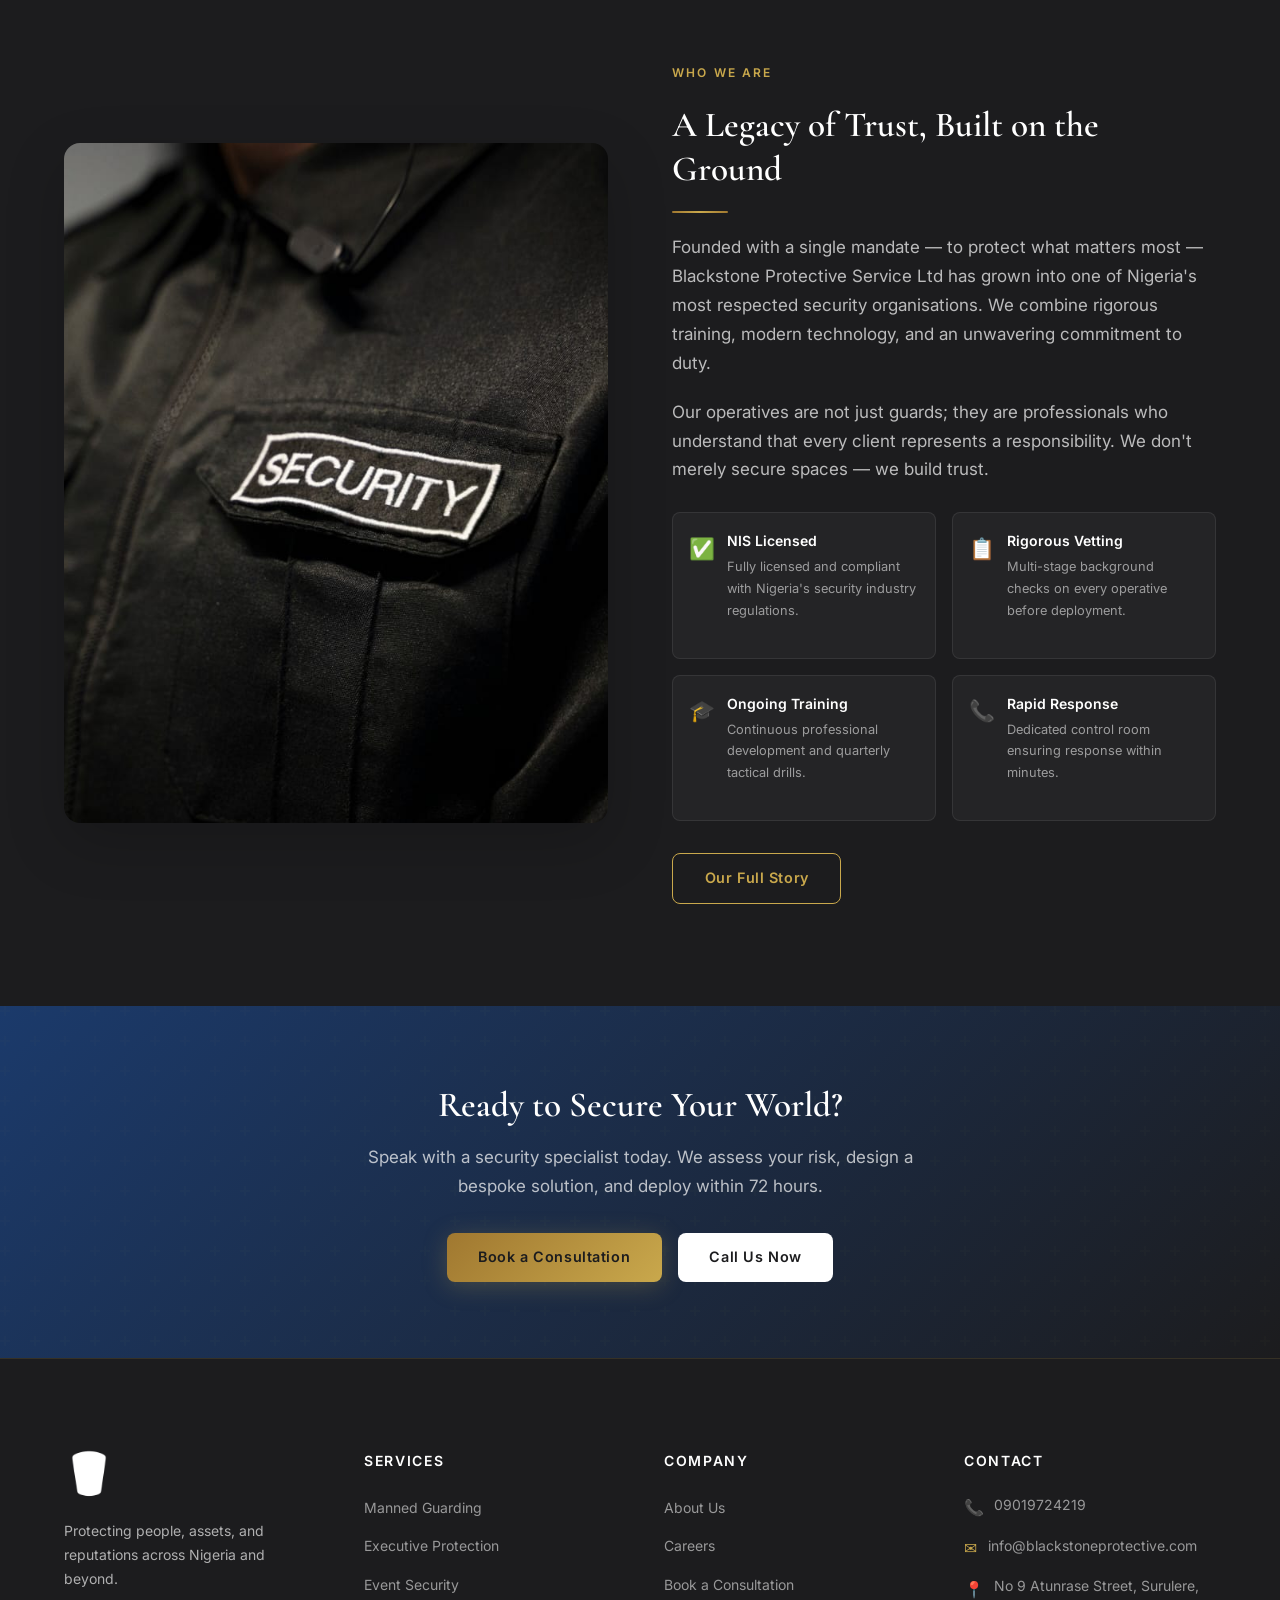
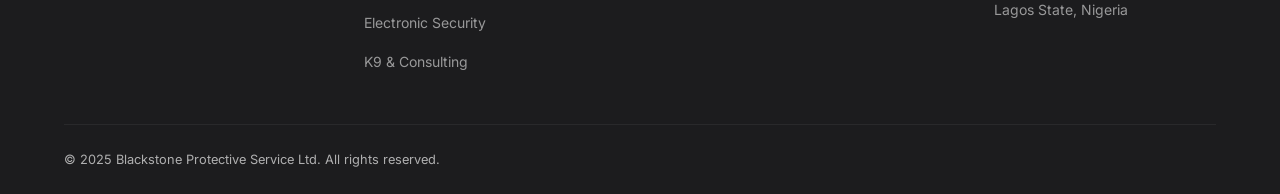
==== commit 64fa1b2e: "Update logo, favicon, email routing, CV handling, add gitignore" ====
--- a/index.html
+++ b/index.html
@@ -22,8 +22,8 @@
   <meta name="twitter:description" content="Nigeria's premier professional security company.">
   <meta name="twitter:image" content="/images/uploads/hero-bg.png">
 
-  <!-- Favicon placeholder -->
-  <link rel="icon" type="image/png" href="/images/uploads/logo.png">
+  <link rel="icon" type="image/x-icon" href="favicon.ico">
+  <link rel="shortcut icon" type="image/x-icon" href="favicon.ico">
 
   <!-- Fonts -->
   <link rel="preconnect" href="https://fonts.googleapis.com">
@@ -64,7 +64,8 @@
     <!-- Logo -->
     <a href="/" class="site-logo" id="site-logo-link" aria-label="Blackstone Protective — Home"
        data-cms-src="global">
-      <img id="site-logo-img" src="/images/uploads/logo.png" alt="Blackstone Protective Service Ltd"
+      <img id="site-logo-img" src="images/logo.png" alt="Blackstone Protective Service Ltd"
+           style="height: 60px; width: auto;"
            data-cms-src="global" data-cms-attr="src:logo_image" data-cms-attr-2="alt:logo_alt">
     </a>
 
@@ -228,7 +229,7 @@
       <!-- Brand -->
       <div class="footer-brand">
         <div class="logo-wrap">
-          <img src="/images/uploads/logo.png" alt="Blackstone Protective" id="footer-logo">
+          <img src="images/logo.png" alt="Blackstone Protective" id="footer-logo" style="height: 50px; width: auto;">
         </div>
         <p id="footer-tagline">Protecting people, assets, and reputations across Nigeria and beyond.</p>
       </div>
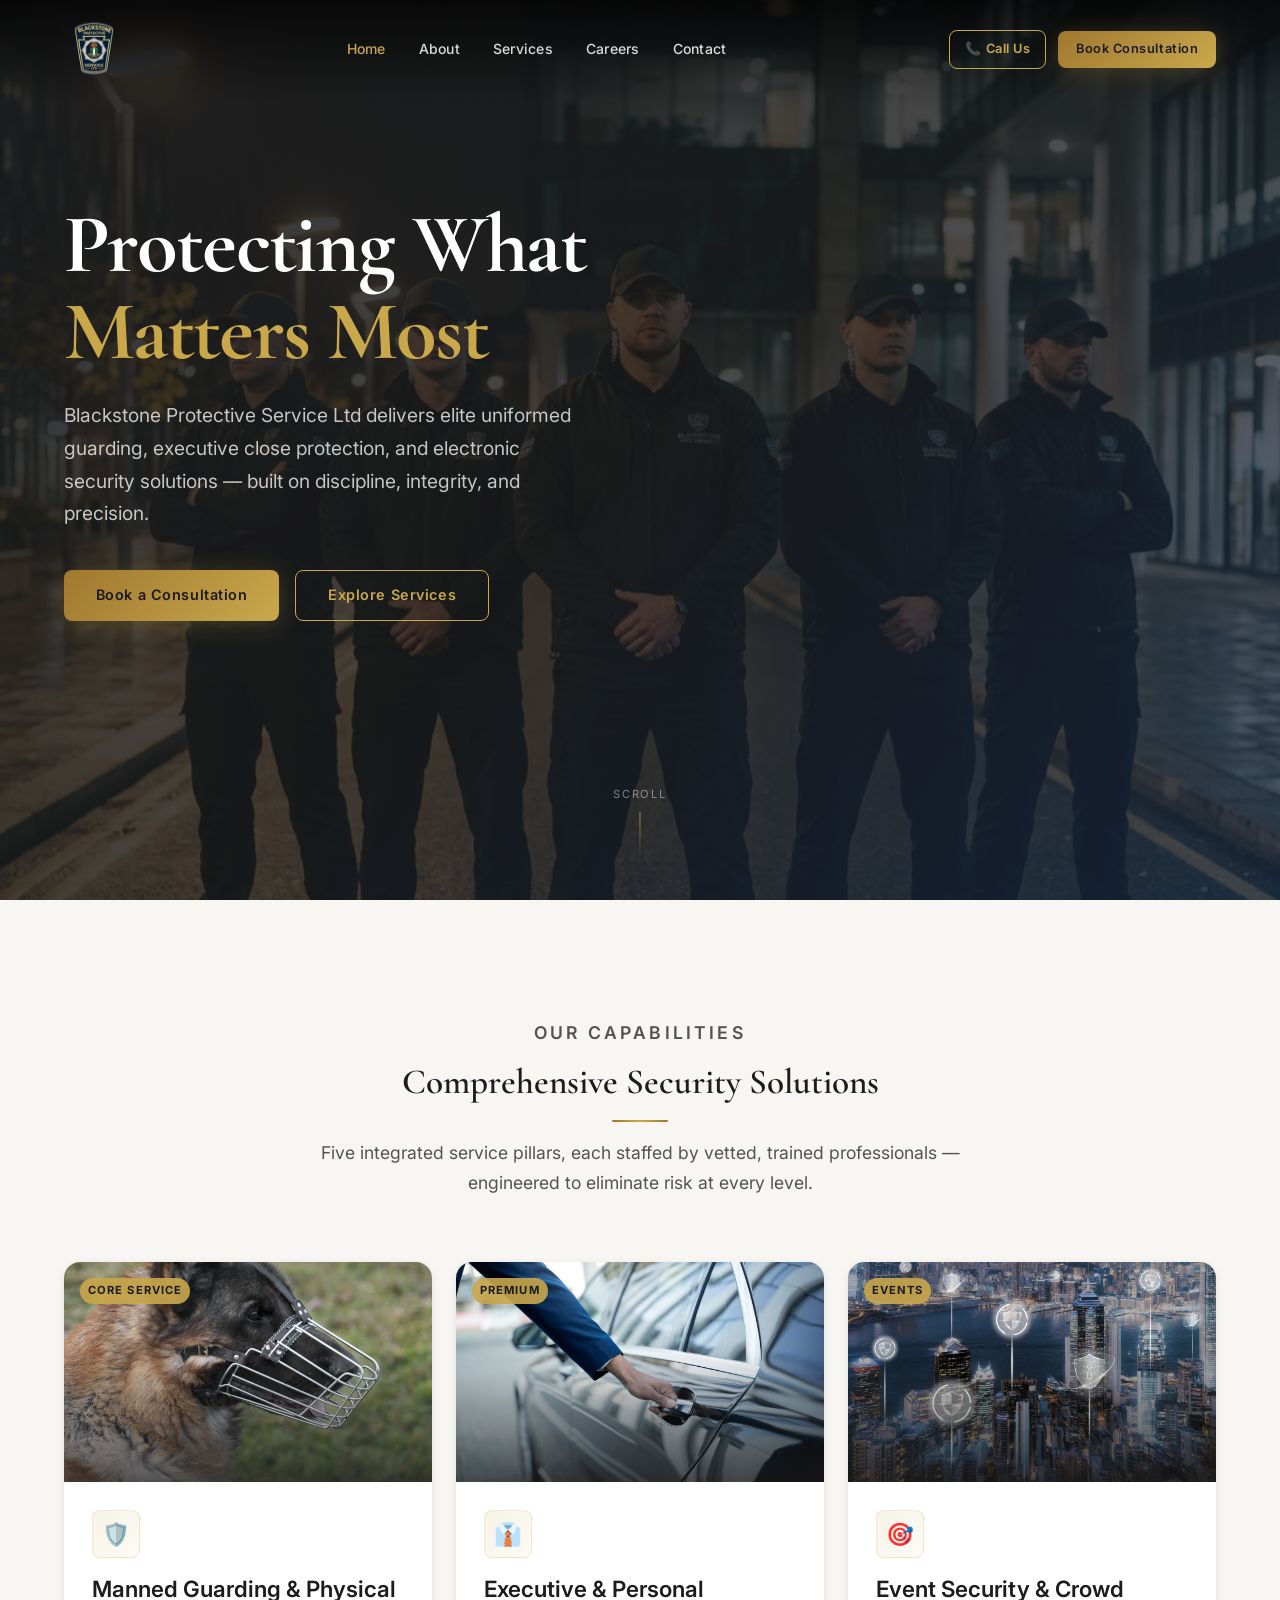
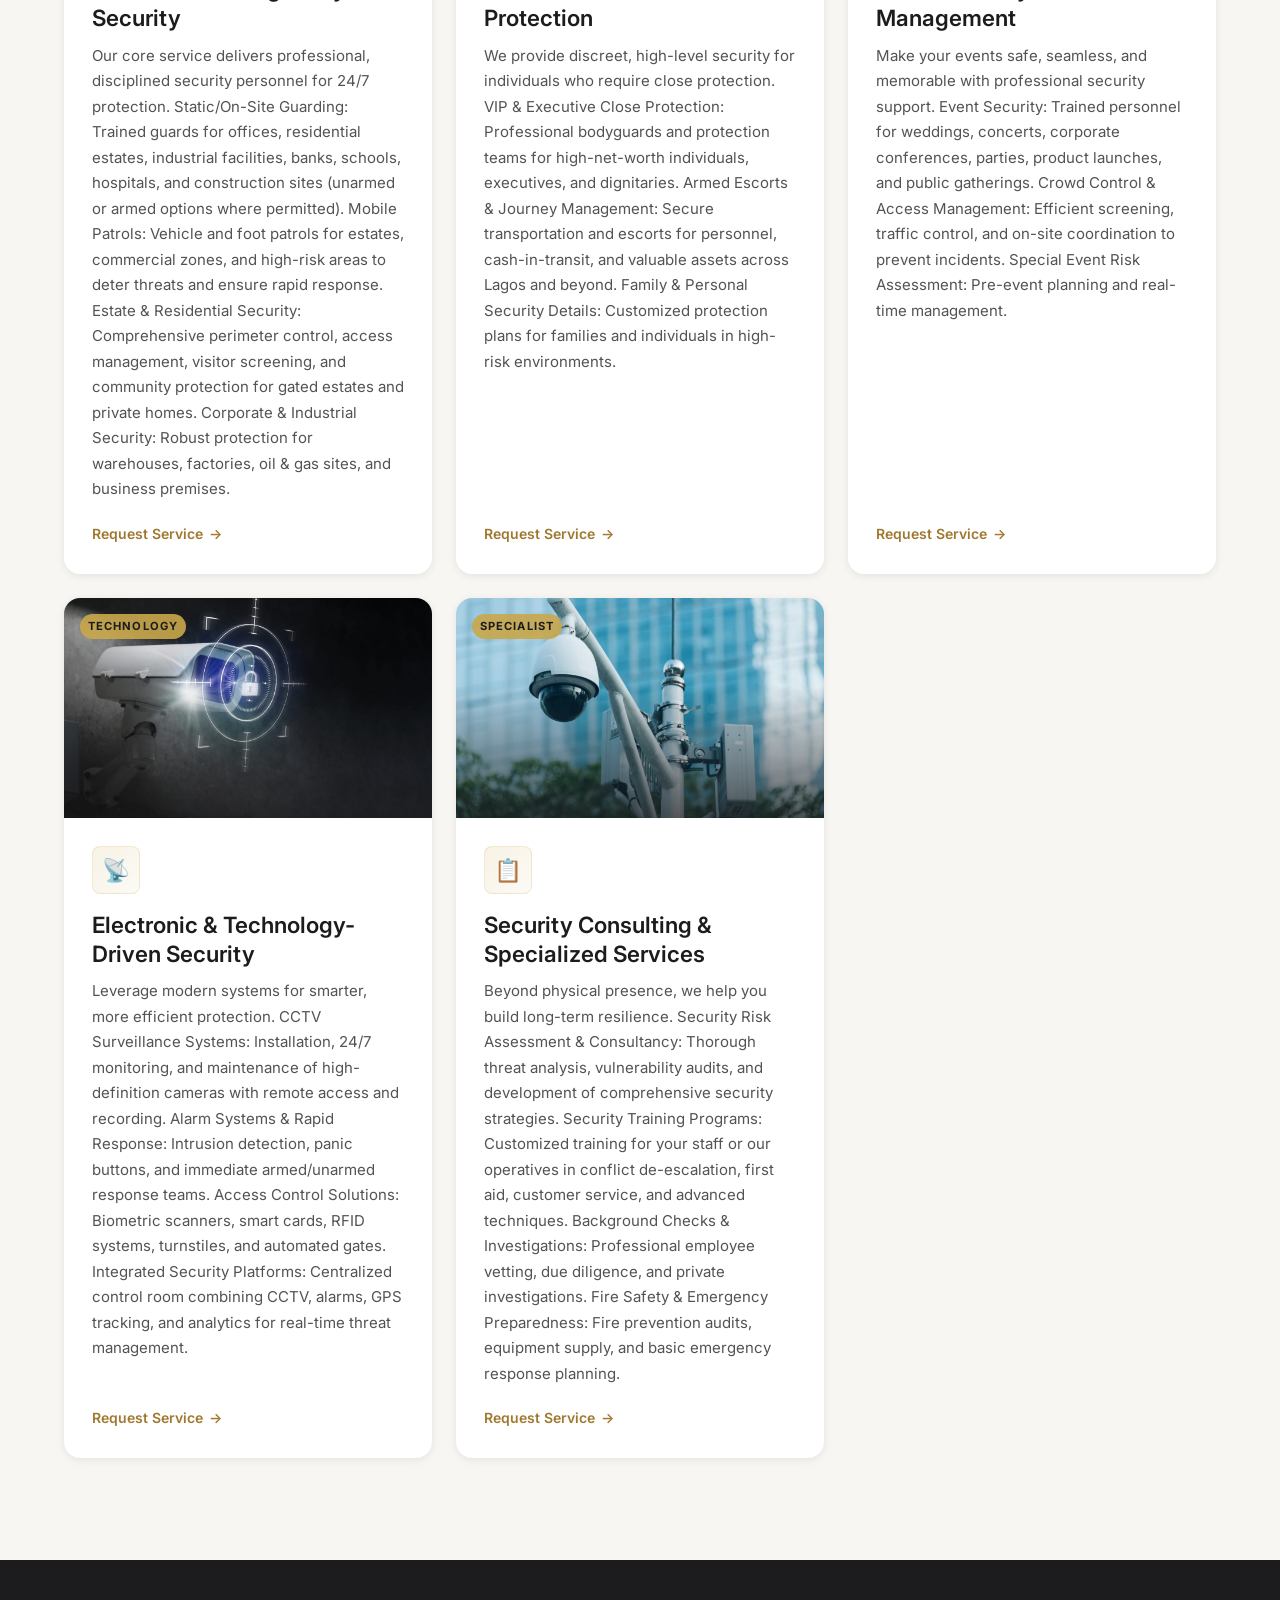
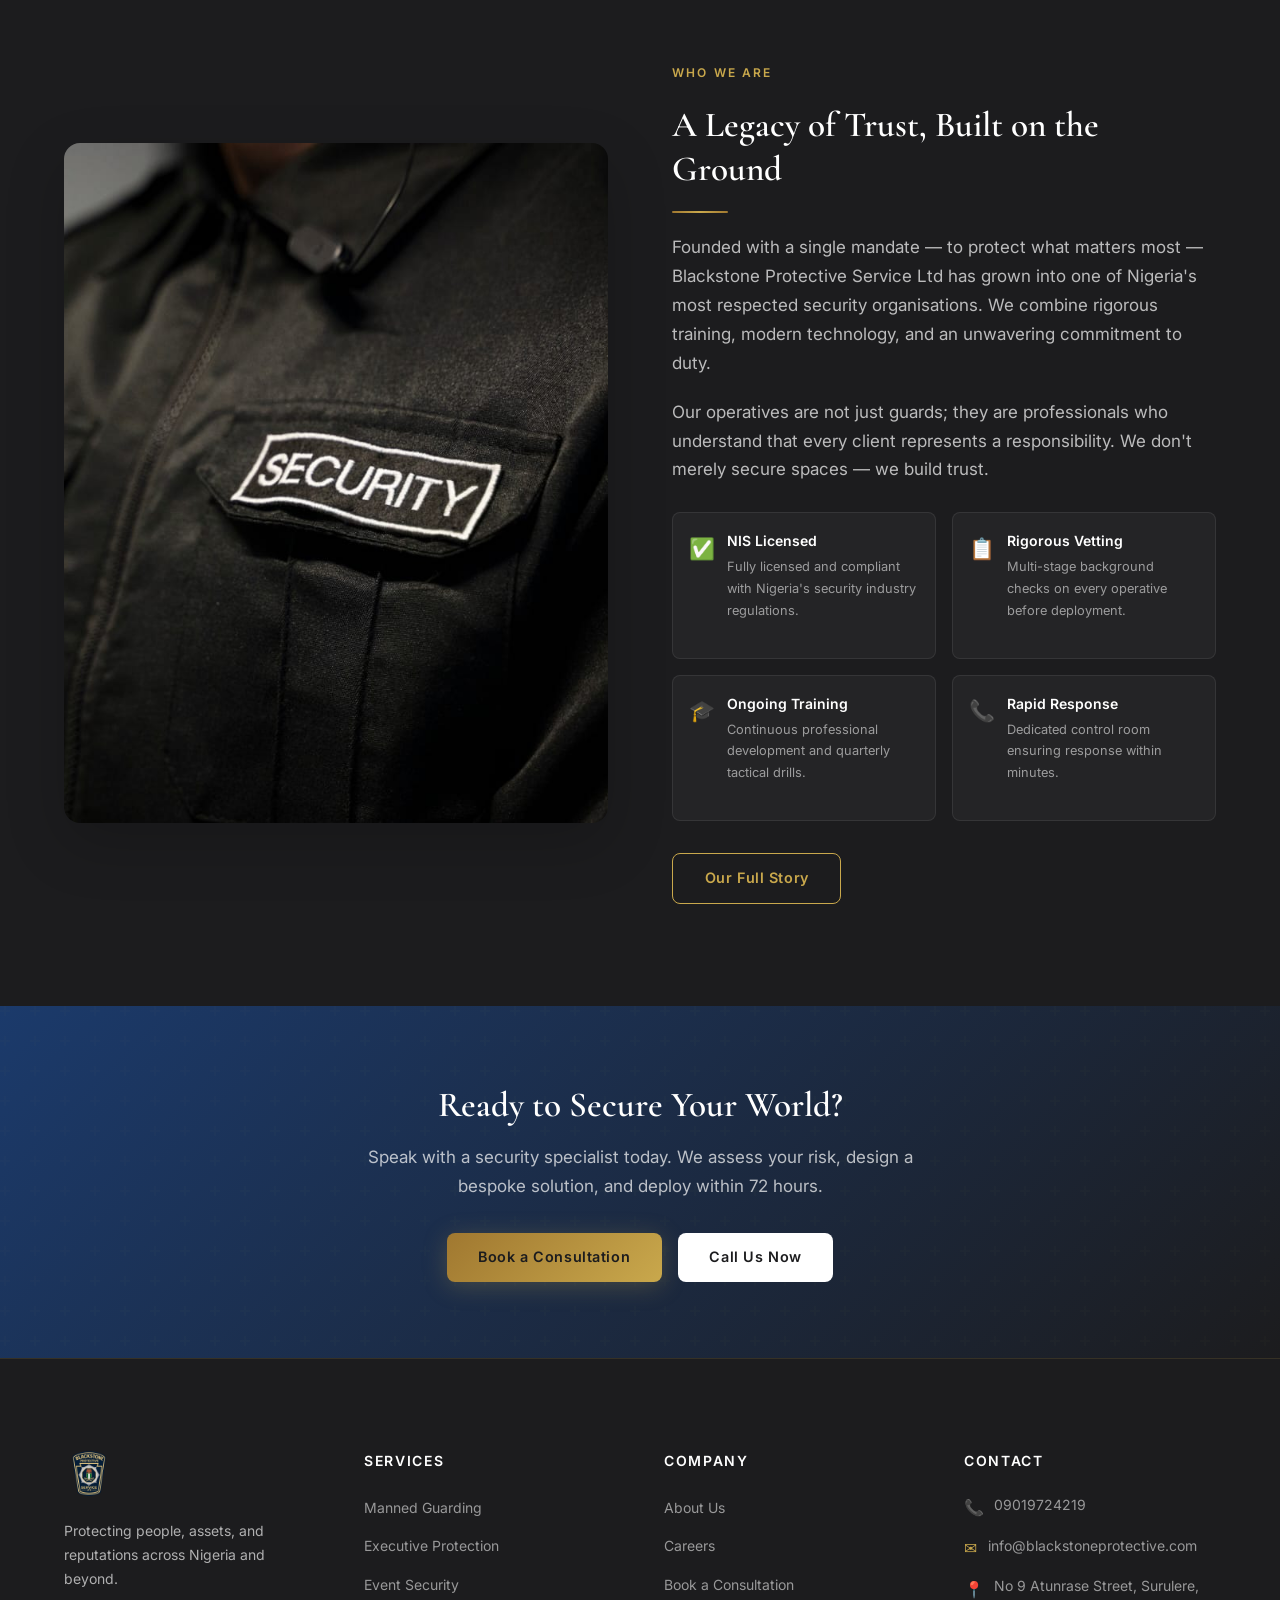
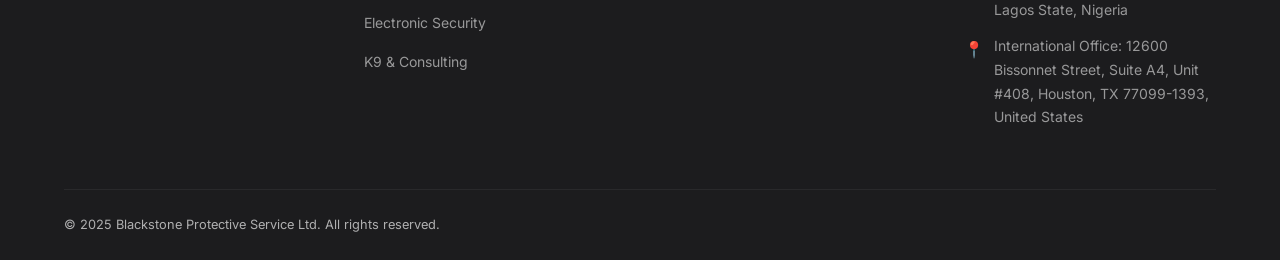
==== commit 602f1e8b: "Fix CV upload attachment and add international address" ====
--- a/index.html
+++ b/index.html
@@ -271,6 +271,10 @@
           <span class="icon">📍</span>
           <span id="footer-address">No 9 Atunrase Street, Surulere, Lagos State, Nigeria</span>
         </div>
+        <div class="footer-contact-item" id="footer-address-intl-wrap" style="display:none;">
+          <span class="icon">📍</span>
+          <span id="footer-address-intl"></span>
+        </div>
       </div>
     </div>
 
@@ -309,6 +313,13 @@
     document.getElementById('footer-email').textContent = global.email;
     document.getElementById('footer-email').href = `mailto:${global.email}`;
     document.getElementById('footer-address').textContent = global.address;
+    // International office address — shown only when set in CMS
+    if (global.address_international) {
+      const intlWrap = document.getElementById('footer-address-intl-wrap');
+      const intlEl   = document.getElementById('footer-address-intl');
+      intlEl.textContent = 'International Office: ' + global.address_international;
+      if (intlWrap) intlWrap.style.display = '';
+    }
     document.getElementById('footer-tagline').textContent = global.footer_tagline;
     document.getElementById('footer-copy').textContent = global.footer_copyright;
 
--- a/css/style.css
+++ b/css/style.css
@@ -9,40 +9,46 @@
 
 /* ── Design Tokens ── */
 :root {
-  --charcoal:          #1C1C1E;
-  --charcoal-800:      #232325;
-  --charcoal-700:      #2C2C2E;
-  --charcoal-600:      #3A3A3C;
-  --gold:              #C9A84C;
-  --gold-light:        #E0C46A;
-  --gold-dark:         #A07830;
-  --sec-blue:          #1B3A6B;
-  --sec-blue-light:    #2D5FA6;
-  --white:             #FFFFFF;
-  --off-white:         #F7F6F2;
-  --text-primary:      #1C1C1E;
-  --text-secondary:    #535353;
-  --text-muted:        #8A8A8E;
-  --text-on-dark:      #F0EEE8;
-  --border:            rgba(201,168,76,0.2);
-  --border-subtle:     rgba(255,255,255,0.08);
-  --shadow-sm:         0 2px 8px rgba(0,0,0,0.08);
-  --shadow-md:         0 8px 32px rgba(0,0,0,0.12);
-  --shadow-lg:         0 20px 60px rgba(0,0,0,0.18);
-  --shadow-gold:       0 4px 24px rgba(201,168,76,0.25);
-  --radius-sm:         4px;
-  --radius-md:         8px;
-  --radius-lg:         16px;
-  --transition:        0.3s cubic-bezier(0.4, 0, 0.2, 1);
-  --transition-slow:   0.6s cubic-bezier(0.4, 0, 0.2, 1);
-  --section-pad:       clamp(4rem, 8vw, 8rem);
-  --container:         min(90%, 1200px);
-  --font-display:      'Cormorant Garamond', Georgia, serif;
-  --font-body:         'Inter', system-ui, sans-serif;
+  --charcoal: #1C1C1E;
+  --charcoal-800: #232325;
+  --charcoal-700: #2C2C2E;
+  --charcoal-600: #3A3A3C;
+  --gold: #C9A84C;
+  --gold-light: #E0C46A;
+  --gold-dark: #A07830;
+  --sec-blue: #1B3A6B;
+  --sec-blue-light: #2D5FA6;
+  --white: #FFFFFF;
+  --off-white: #F7F6F2;
+  --text-primary: #1C1C1E;
+  --text-secondary: #535353;
+  --text-muted: #8A8A8E;
+  --text-on-dark: #F0EEE8;
+  --border: rgba(201, 168, 76, 0.2);
+  --border-subtle: rgba(255, 255, 255, 0.08);
+  --shadow-sm: 0 2px 8px rgba(0, 0, 0, 0.08);
+  --shadow-md: 0 8px 32px rgba(0, 0, 0, 0.12);
+  --shadow-lg: 0 20px 60px rgba(0, 0, 0, 0.18);
+  --shadow-gold: 0 4px 24px rgba(201, 168, 76, 0.25);
+  --radius-sm: 4px;
+  --radius-md: 8px;
+  --radius-lg: 16px;
+  --transition: 0.3s cubic-bezier(0.4, 0, 0.2, 1);
+  --transition-slow: 0.6s cubic-bezier(0.4, 0, 0.2, 1);
+  --section-pad: clamp(4rem, 8vw, 8rem);
+  --container: min(90%, 1200px);
+  --font-display: 'Cormorant Garamond', Georgia, serif;
+  --font-body: 'Inter', system-ui, sans-serif;
 }
 
 /* ── Reset & Base ── */
-*, *::before, *::after { box-sizing: border-box; margin: 0; padding: 0; }
+*,
+*::before,
+*::after {
+  box-sizing: border-box;
+  margin: 0;
+  padding: 0;
+}
 
 html {
   scroll-behavior: smooth;
@@ -58,57 +64,159 @@
   overflow-x: hidden;
 }
 
-img { max-width: 100%; height: auto; display: block; }
-a { text-decoration: none; color: inherit; }
-ul, ol { list-style: none; }
-button { cursor: pointer; font-family: var(--font-body); border: none; background: none; }
-input, select, textarea, button { font: inherit; }
+img {
+  max-width: 100%;
+  height: auto;
+  display: block;
+}
+
+a {
+  text-decoration: none;
+  color: inherit;
+}
+
+ul,
+ol {
+  list-style: none;
+}
+
+button {
+  cursor: pointer;
+  font-family: var(--font-body);
+  border: none;
+  background: none;
+}
+
+input,
+select,
+textarea,
+button {
+  font: inherit;
+}
 
 /* ── Utility ── */
-.container { width: var(--container); margin-inline: auto; }
+.container {
+  width: var(--container);
+  margin-inline: auto;
+}
 
 .visually-hidden {
   position: absolute;
-  width: 1px; height: 1px;
-  padding: 0; margin: -1px;
+  width: 1px;
+  height: 1px;
+  padding: 0;
+  margin: -1px;
   overflow: hidden;
-  clip: rect(0,0,0,0);
+  clip: rect(0, 0, 0, 0);
   white-space: nowrap;
   border: 0;
 }
 
 /* Honeypot */
-.hp-field { display: none !important; visibility: hidden; height: 0; width: 0; position: absolute; left: -9999px; }
+.hp-field {
+  display: none !important;
+  visibility: hidden;
+  height: 0;
+  width: 0;
+  position: absolute;
+  left: -9999px;
+}
 
 /* ── Typography Scale ── */
-.display-1 { font-family: var(--font-display); font-size: clamp(2.8rem, 6vw, 5.5rem); font-weight: 700; line-height: 1.1; letter-spacing: -0.02em; }
-.display-2 { font-family: var(--font-display); font-size: clamp(2rem, 4.5vw, 3.8rem); font-weight: 700; line-height: 1.15; letter-spacing: -0.015em; }
-h1 { font-family: var(--font-display); font-size: clamp(1.8rem, 3.5vw, 2.8rem); font-weight: 700; line-height: 1.2; }
-h2 { font-family: var(--font-display); font-size: clamp(1.5rem, 2.8vw, 2.2rem); font-weight: 600; line-height: 1.25; }
-h3 { font-size: clamp(1.1rem, 2vw, 1.4rem); font-weight: 600; line-height: 1.3; }
-h4 { font-size: clamp(1rem, 1.5vw, 1.15rem); font-weight: 600; }
-.overline { font-size: 0.75rem; font-weight: 600; letter-spacing: 0.18em; text-transform: uppercase; color: var(--gold); }
+.display-1 {
+  font-family: var(--font-display);
+  font-size: clamp(2.8rem, 6vw, 5.5rem);
+  font-weight: 700;
+  line-height: 1.1;
+  letter-spacing: -0.02em;
+}
+
+.display-2 {
+  font-family: var(--font-display);
+  font-size: clamp(2rem, 4.5vw, 3.8rem);
+  font-weight: 700;
+  line-height: 1.15;
+  letter-spacing: -0.015em;
+}
+
+h1 {
+  font-family: var(--font-display);
+  font-size: clamp(1.8rem, 3.5vw, 2.8rem);
+  font-weight: 700;
+  line-height: 1.2;
+}
+
+h2 {
+  font-family: var(--font-display);
+  font-size: clamp(1.5rem, 2.8vw, 2.2rem);
+  font-weight: 600;
+  line-height: 1.25;
+}
+
+h3 {
+  font-size: clamp(1.1rem, 2vw, 1.4rem);
+  font-weight: 600;
+  line-height: 1.3;
+}
+
+h4 {
+  font-size: clamp(1rem, 1.5vw, 1.15rem);
+  font-weight: 600;
+}
+
+.overline {
+  font-size: 0.75rem;
+  font-weight: 600;
+  letter-spacing: 0.18em;
+  text-transform: uppercase;
+  color: var(--gold);
+}
 
 /* ── Section Layout ── */
-section { padding-block: var(--section-pad); position: relative; }
-.section-header { text-align: center; max-width: 680px; margin-inline: auto; margin-bottom: clamp(2.5rem, 5vw, 4rem); }
-.section-header p { margin-top: 1rem; color: var(--text-secondary); font-size: clamp(0.95rem, 1.5vw, 1.1rem); }
-.section-header .overline { margin-bottom: 0.75rem; }
+section {
+  padding-block: var(--section-pad);
+  position: relative;
+}
+
+.section-header {
+  text-align: center;
+  max-width: 680px;
+  margin-inline: auto;
+  margin-bottom: clamp(2.5rem, 5vw, 4rem);
+}
+
+.section-header p {
+  margin-top: 1rem;
+  color: var(--text-secondary);
+  font-size: clamp(0.95rem, 1.5vw, 1.1rem);
+}
+
+.section-header .overline {
+  margin-bottom: 0.75rem;
+}
 
 /* ── Gold Divider ── */
 .gold-divider {
-  width: 3.5rem; height: 2px;
+  width: 3.5rem;
+  height: 2px;
   background: linear-gradient(90deg, var(--gold-dark), var(--gold), var(--gold-dark));
   margin: 1rem auto 0;
   border-radius: 2px;
 }
-.gold-divider.left { margin-left: 0; }
+
+.gold-divider.left {
+  margin-left: 0;
+}
 
 /* ── Buttons ── */
 .btn {
-  display: inline-flex; align-items: center; gap: 0.5rem;
+  display: inline-flex;
+  align-items: center;
+  gap: 0.5rem;
   padding: 0.85em 2.2em;
-  font-size: 0.9rem; font-weight: 600; letter-spacing: 0.04em;
+  font-size: 0.9rem;
+  font-weight: 600;
+  letter-spacing: 0.04em;
   border-radius: var(--radius-md);
   transition: var(--transition);
   white-space: nowrap;
@@ -119,79 +227,141 @@
   color: var(--charcoal);
   box-shadow: var(--shadow-gold);
 }
-.btn-primary:hover { background: linear-gradient(135deg, var(--gold), var(--gold-light)); transform: translateY(-2px); box-shadow: 0 8px 30px rgba(201,168,76,0.4); }
+
+.btn-primary:hover {
+  background: linear-gradient(135deg, var(--gold), var(--gold-light));
+  transform: translateY(-2px);
+  box-shadow: 0 8px 30px rgba(201, 168, 76, 0.4);
+}
 
 .btn-outline {
   border: 1.5px solid var(--gold);
   color: var(--gold);
   background: transparent;
 }
-.btn-outline:hover { background: var(--gold); color: var(--charcoal); transform: translateY(-2px); }
+
+.btn-outline:hover {
+  background: var(--gold);
+  color: var(--charcoal);
+  transform: translateY(-2px);
+}
 
 .btn-dark {
   background: var(--charcoal);
   color: var(--white);
 }
-.btn-dark:hover { background: var(--charcoal-700); transform: translateY(-2px); box-shadow: var(--shadow-md); }
+
+.btn-dark:hover {
+  background: var(--charcoal-700);
+  transform: translateY(-2px);
+  box-shadow: var(--shadow-md);
+}
 
 .btn-white {
   background: var(--white);
   color: var(--charcoal);
   font-weight: 600;
 }
-.btn-white:hover { background: var(--off-white); transform: translateY(-2px); }
+
+.btn-white:hover {
+  background: var(--off-white);
+  transform: translateY(-2px);
+}
 
 /* ── Loading Skeleton ── */
-.skeleton { background: linear-gradient(90deg, #e8e8e8 25%, #f2f2f2 50%, #e8e8e8 75%); background-size: 200% 100%; animation: skeleton-pulse 1.5s ease-in-out infinite; border-radius: var(--radius-sm); }
-@keyframes skeleton-pulse { 0% { background-position: 200% 0; } 100% { background-position: -200% 0; } }
+.skeleton {
+  background: linear-gradient(90deg, #e8e8e8 25%, #f2f2f2 50%, #e8e8e8 75%);
+  background-size: 200% 100%;
+  animation: skeleton-pulse 1.5s ease-in-out infinite;
+  border-radius: var(--radius-sm);
+}
+
+@keyframes skeleton-pulse {
+  0% {
+    background-position: 200% 0;
+  }
+
+  100% {
+    background-position: -200% 0;
+  }
+}
 
 /* ── Fade-in Animation ── */
-.fade-up { opacity: 0; transform: translateY(30px); transition: opacity 0.7s ease, transform 0.7s ease; }
-.fade-up.in-view { opacity: 1; transform: translateY(0); }
-.fade-up.delay-1 { transition-delay: 0.1s; }
-.fade-up.delay-2 { transition-delay: 0.2s; }
-.fade-up.delay-3 { transition-delay: 0.3s; }
-.fade-up.delay-4 { transition-delay: 0.4s; }
+.fade-up {
+  opacity: 0;
+  transform: translateY(30px);
+  transition: opacity 0.7s ease, transform 0.7s ease;
+}
+
+.fade-up.in-view {
+  opacity: 1;
+  transform: translateY(0);
+}
+
+.fade-up.delay-1 {
+  transition-delay: 0.1s;
+}
+
+.fade-up.delay-2 {
+  transition-delay: 0.2s;
+}
+
+.fade-up.delay-3 {
+  transition-delay: 0.3s;
+}
+
+.fade-up.delay-4 {
+  transition-delay: 0.4s;
+}
 
 /* ============================================================
    HEADER
    ============================================================ */
 #site-header {
-  position: fixed; top: 0; left: 0; right: 0; z-index: 1000;
+  position: fixed;
+  top: 0;
+  left: 0;
+  right: 0;
+  z-index: 1000;
   padding-block: 1.2rem;
   transition: background var(--transition), box-shadow var(--transition), padding var(--transition);
 }
 
 #site-header.scrolled {
-  background: rgba(28,28,30,0.97);
+  background: rgba(28, 28, 30, 0.97);
   backdrop-filter: blur(12px);
   -webkit-backdrop-filter: blur(12px);
-  box-shadow: 0 1px 0 rgba(201,168,76,0.2), 0 4px 24px rgba(0,0,0,0.3);
+  box-shadow: 0 1px 0 rgba(201, 168, 76, 0.2), 0 4px 24px rgba(0, 0, 0, 0.3);
   padding-block: 0.8rem;
 }
 
 #site-header.at-top {
-  background: linear-gradient(180deg, rgba(0,0,0,0.7) 0%, transparent 100%);
+  background: linear-gradient(180deg, rgba(0, 0, 0, 0.7) 0%, transparent 100%);
 }
 
 .header-inner {
-  display: flex; align-items: center; justify-content: space-between;
+  display: flex;
+  align-items: center;
+  justify-content: space-between;
   gap: 2rem;
 }
 
 .site-logo {
   flex-shrink: 0;
-  display: flex; align-items: center;
+  display: flex;
+  align-items: center;
 }
 
 .site-logo img {
   height: clamp(36px, 5vw, 52px);
   width: auto;
   object-fit: contain;
-  filter: brightness(0) invert(1);
   transition: opacity var(--transition);
 }
-.site-logo:hover img { opacity: 0.85; }
+
+.site-logo:hover img {
+  opacity: 0.85;
+}
 
 /* Logo text fallback */
 .logo-text {
@@ -200,68 +370,127 @@
   font-weight: 700;
   color: var(--white);
   letter-spacing: 0.05em;
-  display: flex; flex-direction: column; line-height: 1.1;
-}
-.logo-text span { font-size: 0.55em; font-weight: 400; letter-spacing: 0.2em; color: var(--gold); }
+  display: flex;
+  flex-direction: column;
+  line-height: 1.1;
+}
+
+.logo-text span {
+  font-size: 0.55em;
+  font-weight: 400;
+  letter-spacing: 0.2em;
+  color: var(--gold);
+}
 
 /* Nav */
-.site-nav { display: none; }
+.site-nav {
+  display: none;
+}
 
 @media (min-width: 900px) {
   .site-nav {
-    display: flex; align-items: center; gap: 0.25rem;
+    display: flex;
+    align-items: center;
+    gap: 0.25rem;
   }
 }
 
 .site-nav a {
   padding: 0.5rem 0.9rem;
-  font-size: 0.875rem; font-weight: 500;
-  color: rgba(255,255,255,0.85);
+  font-size: 0.875rem;
+  font-weight: 500;
+  color: rgba(255, 255, 255, 0.85);
   border-radius: var(--radius-sm);
   transition: color var(--transition), background var(--transition);
   letter-spacing: 0.02em;
 }
-.site-nav a:hover, .site-nav a.active { color: var(--gold); }
+
+.site-nav a:hover,
+.site-nav a.active {
+  color: var(--gold);
+}
 
 .header-cta {
   display: none;
 }
+
 @media (min-width: 900px) {
-  .header-cta { display: flex; align-items: center; gap: 0.75rem; }
+  .header-cta {
+    display: flex;
+    align-items: center;
+    gap: 0.75rem;
+  }
 }
 
 /* Mobile menu toggle */
 .menu-toggle {
-  display: flex; flex-direction: column; justify-content: center; gap: 5px;
-  width: 36px; height: 36px; padding: 4px;
-  cursor: pointer; background: none; border: none;
+  display: flex;
+  flex-direction: column;
+  justify-content: center;
+  gap: 5px;
+  width: 36px;
+  height: 36px;
+  padding: 4px;
+  cursor: pointer;
+  background: none;
+  border: none;
   border-radius: var(--radius-sm);
   transition: background var(--transition);
 }
-.menu-toggle:hover { background: rgba(255,255,255,0.1); }
+
+.menu-toggle:hover {
+  background: rgba(255, 255, 255, 0.1);
+}
+
 .menu-toggle span {
-  display: block; width: 100%; height: 2px;
+  display: block;
+  width: 100%;
+  height: 2px;
   background: var(--white);
   border-radius: 2px;
   transition: transform var(--transition), opacity var(--transition);
 }
-.menu-toggle.open span:nth-child(1) { transform: translateY(7px) rotate(45deg); }
-.menu-toggle.open span:nth-child(2) { opacity: 0; transform: scaleX(0); }
-.menu-toggle.open span:nth-child(3) { transform: translateY(-7px) rotate(-45deg); }
-
-@media (min-width: 900px) { .menu-toggle { display: none; } }
+
+.menu-toggle.open span:nth-child(1) {
+  transform: translateY(7px) rotate(45deg);
+}
+
+.menu-toggle.open span:nth-child(2) {
+  opacity: 0;
+  transform: scaleX(0);
+}
+
+.menu-toggle.open span:nth-child(3) {
+  transform: translateY(-7px) rotate(-45deg);
+}
+
+@media (min-width: 900px) {
+  .menu-toggle {
+    display: none;
+  }
+}
 
 /* Mobile nav drawer */
 .mobile-nav {
   display: none;
-  position: fixed; top: 0; left: 0; right: 0; bottom: 0; z-index: 999;
-  background: rgba(28,28,30,0.98);
+  position: fixed;
+  top: 0;
+  left: 0;
+  right: 0;
+  bottom: 0;
+  z-index: 999;
+  background: rgba(28, 28, 30, 0.98);
   backdrop-filter: blur(20px);
-  flex-direction: column; align-items: center; justify-content: center;
+  flex-direction: column;
+  align-items: center;
+  justify-content: center;
   gap: 0.5rem;
   padding: 2rem;
 }
-.mobile-nav.open { display: flex; }
+
+.mobile-nav.open {
+  display: flex;
+}
 
 .mobile-nav a {
   font-family: var(--font-display);
@@ -272,10 +501,17 @@
   transition: color var(--transition);
   text-align: center;
 }
-.mobile-nav a:hover { color: var(--gold); }
+
+.mobile-nav a:hover {
+  color: var(--gold);
+}
 
 .mobile-nav-footer {
-  margin-top: 2rem; display: flex; flex-direction: column; align-items: center; gap: 1rem;
+  margin-top: 2rem;
+  display: flex;
+  flex-direction: column;
+  align-items: center;
+  gap: 1rem;
 }
 
 /* ============================================================
@@ -284,18 +520,21 @@
 .hero {
   position: relative;
   min-height: 100svh;
-  display: flex; align-items: center;
+  display: flex;
+  align-items: center;
   overflow: hidden;
   padding-top: 5rem;
 }
 
 .hero-bg {
-  position: absolute; inset: 0;
+  position: absolute;
+  inset: 0;
   background-color: var(--charcoal);
 }
 
 .hero-bg img {
-  width: 100%; height: 100%;
+  width: 100%;
+  height: 100%;
   object-fit: cover;
   object-position: center 30%;
   opacity: 0.5;
@@ -303,18 +542,19 @@
 }
 
 .hero-overlay {
-  position: absolute; inset: 0;
-  background: linear-gradient(
-    135deg,
-    rgba(28,28,30,0.85) 0%,
-    rgba(28,28,30,0.6) 50%,
-    rgba(27,58,107,0.4) 100%
-  );
+  position: absolute;
+  inset: 0;
+  background: linear-gradient(135deg,
+      rgba(28, 28, 30, 0.85) 0%,
+      rgba(28, 28, 30, 0.6) 50%,
+      rgba(27, 58, 107, 0.4) 100%);
 }
 
 .hero-content {
-  position: relative; z-index: 2;
-  width: var(--container); margin-inline: auto;
+  position: relative;
+  z-index: 2;
+  width: var(--container);
+  margin-inline: auto;
   padding-block: 4rem;
 }
 
@@ -331,38 +571,83 @@
   margin-bottom: 1.5rem;
 }
 
-.hero-title .accent { color: var(--gold); display: block; }
+.hero-title .accent {
+  color: var(--gold);
+  display: block;
+}
 
 .hero-subtitle {
   font-size: clamp(1rem, 2vw, 1.2rem);
-  color: rgba(255,255,255,0.75);
+  color: rgba(255, 255, 255, 0.75);
   max-width: 520px;
   line-height: 1.7;
   margin-bottom: 2.5rem;
 }
 
-.hero-actions { display: flex; flex-wrap: wrap; gap: 1rem; margin-bottom: 3.5rem; }
+.hero-actions {
+  display: flex;
+  flex-wrap: wrap;
+  gap: 1rem;
+  margin-bottom: 3.5rem;
+}
 
 
 /* Scroll indicator */
 .hero-scroll {
-  position: absolute; bottom: 2.5rem; left: 50%; transform: translateX(-50%);
-  z-index: 2; display: flex; flex-direction: column; align-items: center; gap: 0.5rem;
-}
-.hero-scroll span { font-size: 0.7rem; letter-spacing: 0.15em; text-transform: uppercase; color: rgba(255,255,255,0.45); }
+  position: absolute;
+  bottom: 2.5rem;
+  left: 50%;
+  transform: translateX(-50%);
+  z-index: 2;
+  display: flex;
+  flex-direction: column;
+  align-items: center;
+  gap: 0.5rem;
+}
+
+.hero-scroll span {
+  font-size: 0.7rem;
+  letter-spacing: 0.15em;
+  text-transform: uppercase;
+  color: rgba(255, 255, 255, 0.45);
+}
+
 .scroll-line {
-  width: 1px; height: 48px;
-  background: linear-gradient(180deg, rgba(201,168,76,0.8), transparent);
+  width: 1px;
+  height: 48px;
+  background: linear-gradient(180deg, rgba(201, 168, 76, 0.8), transparent);
   animation: scroll-anim 2s ease infinite;
 }
-@keyframes scroll-anim { 0% { transform: scaleY(0); transform-origin: top; } 50% { transform: scaleY(1); transform-origin: top; } 51% { transform-origin: bottom; } 100% { transform: scaleY(0); transform-origin: bottom; } }
+
+@keyframes scroll-anim {
+  0% {
+    transform: scaleY(0);
+    transform-origin: top;
+  }
+
+  50% {
+    transform: scaleY(1);
+    transform-origin: top;
+  }
+
+  51% {
+    transform-origin: bottom;
+  }
+
+  100% {
+    transform: scaleY(0);
+    transform-origin: bottom;
+  }
+}
 
 
 
 /* ============================================================
    SERVICES
    ============================================================ */
-#services { background: var(--off-white); }
+#services {
+  background: var(--off-white);
+}
 
 .services-grid {
   display: grid;
@@ -376,57 +661,97 @@
   overflow: hidden;
   box-shadow: var(--shadow-sm);
   transition: transform var(--transition), box-shadow var(--transition);
-  display: flex; flex-direction: column;
-}
-.service-card:hover { transform: translateY(-6px); box-shadow: var(--shadow-lg); }
+  display: flex;
+  flex-direction: column;
+}
+
+.service-card:hover {
+  transform: translateY(-6px);
+  box-shadow: var(--shadow-lg);
+}
 
 .service-card-image {
-  width: 100%; height: 220px;
+  width: 100%;
+  height: 220px;
   overflow: hidden;
   position: relative;
 }
+
 .service-card-image img {
-  width: 100%; height: 100%;
+  width: 100%;
+  height: 100%;
   object-fit: cover;
   transition: transform var(--transition-slow);
 }
-.service-card:hover .service-card-image img { transform: scale(1.05); }
+
+.service-card:hover .service-card-image img {
+  transform: scale(1.05);
+}
 
 .service-card-image-overlay {
-  position: absolute; inset: 0;
-  background: linear-gradient(180deg, transparent 40%, rgba(28,28,30,0.7) 100%);
+  position: absolute;
+  inset: 0;
+  background: linear-gradient(180deg, transparent 40%, rgba(28, 28, 30, 0.7) 100%);
 }
 
 .service-card-badge {
-  position: absolute; top: 1rem; left: 1rem;
-  background: rgba(201,168,76,0.9);
+  position: absolute;
+  top: 1rem;
+  left: 1rem;
+  background: rgba(201, 168, 76, 0.9);
   color: var(--charcoal);
-  font-size: 0.7rem; font-weight: 700; letter-spacing: 0.1em; text-transform: uppercase;
+  font-size: 0.7rem;
+  font-weight: 700;
+  letter-spacing: 0.1em;
+  text-transform: uppercase;
   padding: 0.3em 0.7em;
   border-radius: 100px;
 }
 
-.service-card-body { padding: 1.75rem; flex: 1; display: flex; flex-direction: column; }
+.service-card-body {
+  padding: 1.75rem;
+  flex: 1;
+  display: flex;
+  flex-direction: column;
+}
 
 .service-icon {
-  width: 48px; height: 48px;
-  background: linear-gradient(135deg, rgba(201,168,76,0.15), rgba(201,168,76,0.05));
+  width: 48px;
+  height: 48px;
+  background: linear-gradient(135deg, rgba(201, 168, 76, 0.15), rgba(201, 168, 76, 0.05));
   border: 1px solid var(--border);
   border-radius: var(--radius-md);
-  display: flex; align-items: center; justify-content: center;
-  font-size: 1.4rem; margin-bottom: 1rem;
-}
-
-.service-card-body h3 { margin-bottom: 0.65rem; }
-.service-card-body p { color: var(--text-secondary); font-size: 0.9375rem; flex: 1; }
+  display: flex;
+  align-items: center;
+  justify-content: center;
+  font-size: 1.4rem;
+  margin-bottom: 1rem;
+}
+
+.service-card-body h3 {
+  margin-bottom: 0.65rem;
+}
+
+.service-card-body p {
+  color: var(--text-secondary);
+  font-size: 0.9375rem;
+  flex: 1;
+}
+
 .service-card-link {
-  display: inline-flex; align-items: center; gap: 0.4rem;
+  display: inline-flex;
+  align-items: center;
+  gap: 0.4rem;
   margin-top: 1.25rem;
-  font-size: 0.875rem; font-weight: 600;
+  font-size: 0.875rem;
+  font-weight: 600;
   color: var(--gold-dark);
   transition: gap var(--transition);
 }
-.service-card-link:hover { gap: 0.7rem; }
+
+.service-card-link:hover {
+  gap: 0.7rem;
+}
 
 /* ============================================================
    ABOUT SECTION (Home preview)
@@ -444,7 +769,10 @@
 }
 
 @media (min-width: 800px) {
-  .about-grid { grid-template-columns: 1fr 1fr; gap: 4rem; }
+  .about-grid {
+    grid-template-columns: 1fr 1fr;
+    gap: 4rem;
+  }
 }
 
 .about-image-wrap {
@@ -461,25 +789,54 @@
 
 
 
-.about-content .overline { color: var(--gold); }
-.about-content h2 { color: var(--white); margin-block: 0.75rem 1.25rem; }
-.about-content p { color: rgba(255,255,255,0.7); margin-bottom: 1.25rem; }
+.about-content .overline {
+  color: var(--gold);
+}
+
+.about-content h2 {
+  color: var(--white);
+  margin-block: 0.75rem 1.25rem;
+}
+
+.about-content p {
+  color: rgba(255, 255, 255, 0.7);
+  margin-bottom: 1.25rem;
+}
 
 .about-pillars {
-  display: grid; grid-template-columns: 1fr 1fr;
-  gap: 1rem; margin-block: 1.75rem 2rem;
+  display: grid;
+  grid-template-columns: 1fr 1fr;
+  gap: 1rem;
+  margin-block: 1.75rem 2rem;
 }
 
 .about-pillar {
-  display: flex; align-items: flex-start; gap: 0.75rem;
+  display: flex;
+  align-items: flex-start;
+  gap: 0.75rem;
   padding: 1rem;
-  background: rgba(255,255,255,0.04);
+  background: rgba(255, 255, 255, 0.04);
   border: 1px solid var(--border-subtle);
   border-radius: var(--radius-md);
 }
-.about-pillar .icon { font-size: 1.3rem; margin-top: 0.1rem; flex-shrink: 0; }
-.about-pillar h4 { font-size: 0.875rem; font-weight: 600; color: var(--white); }
-.about-pillar p { font-size: 0.8rem; color: rgba(255,255,255,0.55); margin-top: 0.2rem; }
+
+.about-pillar .icon {
+  font-size: 1.3rem;
+  margin-top: 0.1rem;
+  flex-shrink: 0;
+}
+
+.about-pillar h4 {
+  font-size: 0.875rem;
+  font-weight: 600;
+  color: var(--white);
+}
+
+.about-pillar p {
+  font-size: 0.8rem;
+  color: rgba(255, 255, 255, 0.55);
+  margin-top: 0.2rem;
+}
 
 /* ============================================================
    CTA BANNER
@@ -494,15 +851,35 @@
 
 .cta-banner::before {
   content: '';
-  position: absolute; inset: 0;
+  position: absolute;
+  inset: 0;
   background: url("data:image/svg+xml,%3Csvg width='60' height='60' viewBox='0 0 60 60' xmlns='http://www.w3.org/2000/svg'%3E%3Cg fill='none' fill-rule='evenodd'%3E%3Cg fill='%23c9a84c' fill-opacity='0.04'%3E%3Cpath d='M36 34v-4h-2v4h-4v2h4v4h2v-4h4v-2h-4zm0-30V0h-2v4h-4v2h4v4h2V6h4V4h-4zM6 34v-4H4v4H0v2h4v4h2v-4h4v-2H6zM6 4V0H4v4H0v2h4v4h2V6h4V4H6z'/%3E%3C/g%3E%3C/g%3E%3C/svg%3E");
   opacity: 0.5;
 }
 
-.cta-banner .container { position: relative; z-index: 1; }
-.cta-banner h2 { color: var(--white); margin-bottom: 1rem; }
-.cta-banner p { color: rgba(255,255,255,0.7); max-width: 560px; margin-inline: auto; margin-bottom: 2rem; }
-.cta-banner .btn-group { display: flex; flex-wrap: wrap; gap: 1rem; justify-content: center; }
+.cta-banner .container {
+  position: relative;
+  z-index: 1;
+}
+
+.cta-banner h2 {
+  color: var(--white);
+  margin-bottom: 1rem;
+}
+
+.cta-banner p {
+  color: rgba(255, 255, 255, 0.7);
+  max-width: 560px;
+  margin-inline: auto;
+  margin-bottom: 2rem;
+}
+
+.cta-banner .btn-group {
+  display: flex;
+  flex-wrap: wrap;
+  gap: 1rem;
+  justify-content: center;
+}
 
 /* ============================================================
    ABOUT PAGE — FULL
@@ -513,15 +890,31 @@
   text-align: center;
   position: relative;
 }
+
 .page-hero::after {
   content: '';
-  position: absolute; inset: 0;
+  position: absolute;
+  inset: 0;
   background: linear-gradient(160deg, var(--sec-blue) 0%, var(--charcoal) 60%);
   opacity: 0.5;
 }
-.page-hero .container { position: relative; z-index: 1; }
-.page-hero h1 { color: var(--white); margin-bottom: 1rem; }
-.page-hero .subtitle { color: rgba(255,255,255,0.65); font-size: clamp(1rem, 1.8vw, 1.2rem); max-width: 600px; margin-inline: auto; }
+
+.page-hero .container {
+  position: relative;
+  z-index: 1;
+}
+
+.page-hero h1 {
+  color: var(--white);
+  margin-bottom: 1rem;
+}
+
+.page-hero .subtitle {
+  color: rgba(255, 255, 255, 0.65);
+  font-size: clamp(1rem, 1.8vw, 1.2rem);
+  max-width: 600px;
+  margin-inline: auto;
+}
 
 /* Mission/Vision cards */
 .mv-grid {
@@ -540,21 +933,42 @@
   overflow: hidden;
   transition: transform var(--transition), box-shadow var(--transition);
 }
-.mv-card:hover { transform: translateY(-4px); box-shadow: var(--shadow-md); }
+
+.mv-card:hover {
+  transform: translateY(-4px);
+  box-shadow: var(--shadow-md);
+}
 
 .mv-card::before {
   content: '';
-  position: absolute; top: 0; left: 0; right: 0;
+  position: absolute;
+  top: 0;
+  left: 0;
+  right: 0;
   height: 3px;
   background: linear-gradient(90deg, var(--gold-dark), var(--gold));
 }
 
-.mv-icon { font-size: 2.2rem; margin-bottom: 1rem; }
-.mv-card h3 { color: var(--sec-blue); margin-bottom: 0.75rem; }
-.mv-card p { color: var(--text-secondary); font-size: 0.9375rem; }
+.mv-icon {
+  font-size: 2.2rem;
+  margin-bottom: 1rem;
+}
+
+.mv-card h3 {
+  color: var(--sec-blue);
+  margin-bottom: 0.75rem;
+}
+
+.mv-card p {
+  color: var(--text-secondary);
+  font-size: 0.9375rem;
+}
 
 /* Why Choose section */
-#why-choose { background: var(--charcoal); color: var(--text-on-dark); }
+#why-choose {
+  background: var(--charcoal);
+  color: var(--text-on-dark);
+}
 
 .why-grid {
   display: grid;
@@ -564,21 +978,35 @@
 
 .why-card {
   padding: 2rem;
-  background: rgba(255,255,255,0.04);
+  background: rgba(255, 255, 255, 0.04);
   border: 1px solid var(--border-subtle);
   border-radius: var(--radius-lg);
   transition: background var(--transition), border-color var(--transition);
 }
-.why-card:hover { background: rgba(255,255,255,0.07); border-color: rgba(201,168,76,0.35); }
+
+.why-card:hover {
+  background: rgba(255, 255, 255, 0.07);
+  border-color: rgba(201, 168, 76, 0.35);
+}
 
 .why-number {
   font-family: var(--font-display);
-  font-size: 3rem; font-weight: 700;
-  color: rgba(201,168,76,0.2);
-  line-height: 1; margin-bottom: 0.75rem;
-}
-.why-card h3 { color: var(--gold); margin-bottom: 0.65rem; }
-.why-card p { color: rgba(255,255,255,0.65); font-size: 0.9375rem; }
+  font-size: 3rem;
+  font-weight: 700;
+  color: rgba(201, 168, 76, 0.2);
+  line-height: 1;
+  margin-bottom: 0.75rem;
+}
+
+.why-card h3 {
+  color: var(--gold);
+  margin-bottom: 0.65rem;
+}
+
+.why-card p {
+  color: rgba(255, 255, 255, 0.65);
+  font-size: 0.9375rem;
+}
 
 /* ============================================================
    CAREERS PAGE
@@ -592,36 +1020,72 @@
 
 .job-card {
   background: var(--white);
-  border: 1px solid rgba(0,0,0,0.08);
+  border: 1px solid rgba(0, 0, 0, 0.08);
   border-radius: var(--radius-lg);
   padding: 1.75rem;
   box-shadow: var(--shadow-sm);
-  display: flex; flex-direction: column;
+  display: flex;
+  flex-direction: column;
   transition: transform var(--transition), box-shadow var(--transition), border-color var(--transition);
   cursor: pointer;
 }
-.job-card:hover { transform: translateY(-4px); box-shadow: var(--shadow-md); border-color: var(--gold); }
-.job-card.selected { border-color: var(--gold); box-shadow: var(--shadow-gold); }
-
-.job-icon { font-size: 2rem; margin-bottom: 1rem; }
-.job-card h3 { margin-bottom: 0.35rem; }
+
+.job-card:hover {
+  transform: translateY(-4px);
+  box-shadow: var(--shadow-md);
+  border-color: var(--gold);
+}
+
+.job-card.selected {
+  border-color: var(--gold);
+  box-shadow: var(--shadow-gold);
+}
+
+.job-icon {
+  font-size: 2rem;
+  margin-bottom: 1rem;
+}
+
+.job-card h3 {
+  margin-bottom: 0.35rem;
+}
+
 .job-meta {
-  display: flex; flex-wrap: wrap; gap: 0.5rem; margin-bottom: 0.75rem;
-}
+  display: flex;
+  flex-wrap: wrap;
+  gap: 0.5rem;
+  margin-bottom: 0.75rem;
+}
+
 .job-tag {
-  font-size: 0.72rem; font-weight: 600; letter-spacing: 0.05em;
+  font-size: 0.72rem;
+  font-weight: 600;
+  letter-spacing: 0.05em;
   padding: 0.25em 0.7em;
   border-radius: 100px;
-  background: rgba(27,58,107,0.08);
+  background: rgba(27, 58, 107, 0.08);
   color: var(--sec-blue);
 }
-.job-tag.gold { background: rgba(201,168,76,0.12); color: var(--gold-dark); }
-
-.job-card p { color: var(--text-secondary); font-size: 0.9rem; flex: 1; }
+
+.job-tag.gold {
+  background: rgba(201, 168, 76, 0.12);
+  color: var(--gold-dark);
+}
+
+.job-card p {
+  color: var(--text-secondary);
+  font-size: 0.9rem;
+  flex: 1;
+}
+
 .job-card .apply-hint {
   margin-top: 1.25rem;
-  font-size: 0.8rem; font-weight: 600; color: var(--gold-dark);
-  display: flex; align-items: center; gap: 0.4rem;
+  font-size: 0.8rem;
+  font-weight: 600;
+  color: var(--gold-dark);
+  display: flex;
+  align-items: center;
+  gap: 0.4rem;
 }
 
 /* Careers form section */
@@ -641,107 +1105,229 @@
   align-items: start;
 }
 
-.booking-info { padding-right: 0; }
-@media (min-width: 900px) { .booking-info { padding-right: 2rem; } }
-
-.booking-info h2 { margin-bottom: 1rem; }
-.booking-info p { color: var(--text-secondary); margin-bottom: 2rem; }
-
-.booking-features { display: flex; flex-direction: column; gap: 1rem; }
+.booking-info {
+  padding-right: 0;
+}
+
+@media (min-width: 900px) {
+  .booking-info {
+    padding-right: 2rem;
+  }
+}
+
+.booking-info h2 {
+  margin-bottom: 1rem;
+}
+
+.booking-info p {
+  color: var(--text-secondary);
+  margin-bottom: 2rem;
+}
+
+.booking-features {
+  display: flex;
+  flex-direction: column;
+  gap: 1rem;
+}
+
 .booking-feature {
-  display: flex; align-items: flex-start; gap: 1rem;
+  display: flex;
+  align-items: flex-start;
+  gap: 1rem;
   padding: 1.25rem;
   background: var(--white);
   border: 1px solid var(--border);
   border-radius: var(--radius-md);
   box-shadow: var(--shadow-sm);
 }
-.booking-feature .icon { font-size: 1.4rem; flex-shrink: 0; margin-top: 0.1rem; }
-.booking-feature h4 { margin-bottom: 0.2rem; }
-.booking-feature p { font-size: 0.85rem; color: var(--text-secondary); }
+
+.booking-feature .icon {
+  font-size: 1.4rem;
+  flex-shrink: 0;
+  margin-top: 0.1rem;
+}
+
+.booking-feature h4 {
+  margin-bottom: 0.2rem;
+}
+
+.booking-feature p {
+  font-size: 0.85rem;
+  color: var(--text-secondary);
+}
 
 .booking-contact {
   margin-top: 2rem;
   padding-top: 1.5rem;
   border-top: 1px solid var(--border);
 }
-.booking-contact p { font-size: 0.875rem; color: var(--text-secondary); margin-bottom: 0.5rem; }
-.booking-contact a { color: var(--sec-blue); font-weight: 600; }
+
+.booking-contact p {
+  font-size: 0.875rem;
+  color: var(--text-secondary);
+  margin-bottom: 0.5rem;
+}
+
+.booking-contact a {
+  color: var(--sec-blue);
+  font-weight: 600;
+}
 
 /* ============================================================
    FORMS — SHARED
    ============================================================ */
 .form-card {
   background: var(--white);
-  border: 1px solid rgba(0,0,0,0.08);
+  border: 1px solid rgba(0, 0, 0, 0.08);
   border-radius: var(--radius-lg);
   padding: clamp(1.75rem, 4vw, 2.75rem);
   box-shadow: var(--shadow-md);
 }
 
-.form-title { font-size: 1.3rem; font-weight: 700; margin-bottom: 0.35rem; }
-.form-subtitle { font-size: 0.875rem; color: var(--text-secondary); margin-bottom: 2rem; }
-
-.form-grid { display: grid; gap: 1.25rem; }
-.form-grid.two-col { grid-template-columns: 1fr 1fr; }
-@media (max-width: 600px) { .form-grid.two-col { grid-template-columns: 1fr; } }
-.form-grid.full { grid-column: 1/-1; }
-
-.field-group { display: flex; flex-direction: column; gap: 0.4rem; }
-.field-group label { font-size: 0.825rem; font-weight: 600; color: var(--text-primary); letter-spacing: 0.02em; }
-.field-group span.required { color: var(--gold-dark); }
+.form-title {
+  font-size: 1.3rem;
+  font-weight: 700;
+  margin-bottom: 0.35rem;
+}
+
+.form-subtitle {
+  font-size: 0.875rem;
+  color: var(--text-secondary);
+  margin-bottom: 2rem;
+}
+
+.form-grid {
+  display: grid;
+  gap: 1.25rem;
+}
+
+.form-grid.two-col {
+  grid-template-columns: 1fr 1fr;
+}
+
+@media (max-width: 600px) {
+  .form-grid.two-col {
+    grid-template-columns: 1fr;
+  }
+}
+
+.form-grid.full {
+  grid-column: 1/-1;
+}
+
+.field-group {
+  display: flex;
+  flex-direction: column;
+  gap: 0.4rem;
+}
+
+.field-group label {
+  font-size: 0.825rem;
+  font-weight: 600;
+  color: var(--text-primary);
+  letter-spacing: 0.02em;
+}
+
+.field-group span.required {
+  color: var(--gold-dark);
+}
 
 .field-group input,
 .field-group select,
 .field-group textarea {
   width: 100%;
+  max-width: 100%;
+  box-sizing: border-box;
   padding: 0.8rem 1rem;
-  border: 1.5px solid rgba(0,0,0,0.12);
+  border: 1.5px solid rgba(0, 0, 0, 0.12);
   border-radius: var(--radius-md);
-  font-size: 0.9375rem; color: var(--text-primary);
+  font-size: 0.9375rem;
+  color: var(--text-primary);
   background: var(--white);
   transition: border-color var(--transition), box-shadow var(--transition);
   outline: none;
-  -webkit-appearance: none; appearance: none;
-}
+  -webkit-appearance: none;
+  appearance: none;
+}
+
 .field-group input:focus,
 .field-group select:focus,
 .field-group textarea:focus {
   border-color: var(--gold);
-  box-shadow: 0 0 0 3px rgba(201,168,76,0.15);
-}
-.field-group textarea { resize: vertical; min-height: 120px; }
+  box-shadow: 0 0 0 3px rgba(201, 168, 76, 0.15);
+}
+
+.field-group textarea {
+  resize: vertical;
+  min-height: 120px;
+}
 
 .field-group select {
   background-image: url("data:image/svg+xml,%3Csvg xmlns='http://www.w3.org/2000/svg' width='12' height='8' viewBox='0 0 12 8'%3E%3Cpath fill='%231C1C1E' d='M1 1l5 5 5-5'/%3E%3C/svg%3E");
-  background-repeat: no-repeat; background-position: right 1rem center;
+  background-repeat: no-repeat;
+  background-position: right 1rem center;
   padding-right: 2.5rem;
 }
 
 .file-upload-area {
-  border: 2px dashed rgba(0,0,0,0.15);
+  border: 2px dashed rgba(0, 0, 0, 0.15);
   border-radius: var(--radius-md);
-  padding: 1.5rem; text-align: center;
-  cursor: pointer; transition: border-color var(--transition), background var(--transition);
-}
-.file-upload-area:hover { border-color: var(--gold); background: rgba(201,168,76,0.04); }
-.file-upload-area input[type="file"] { display: none; }
-.file-upload-area .upload-icon { font-size: 2rem; color: var(--text-muted); margin-bottom: 0.5rem; }
-.file-upload-area p { font-size: 0.875rem; color: var(--text-muted); }
-.file-upload-area .file-name { font-size: 0.8rem; color: var(--gold-dark); font-weight: 600; margin-top: 0.5rem; }
+  padding: 1.5rem;
+  text-align: center;
+  cursor: pointer;
+  transition: border-color var(--transition), background var(--transition);
+}
+
+.file-upload-area:hover {
+  border-color: var(--gold);
+  background: rgba(201, 168, 76, 0.04);
+}
+
+.file-upload-area input[type="file"] {
+  display: none;
+}
+
+.file-upload-area .upload-icon {
+  font-size: 2rem;
+  color: var(--text-muted);
+  margin-bottom: 0.5rem;
+}
+
+.file-upload-area p {
+  font-size: 0.875rem;
+  color: var(--text-muted);
+}
+
+.file-upload-area .file-name {
+  font-size: 0.8rem;
+  color: var(--gold-dark);
+  font-weight: 600;
+  margin-top: 0.5rem;
+}
 
 /* reCAPTCHA */
-.recaptcha-wrap { margin-block: 0.5rem; }
+.recaptcha-wrap {
+  margin-block: 0.5rem;
+}
 
 /* Form security note */
 
 /* Form submit btn */
-.form-submit { display: inline-flex; padding: 0.85em 2.5em; font-size: 1rem; font-weight: 600; margin-top: 0.5rem; }
+.form-submit {
+  display: inline-flex;
+  padding: 0.85em 2.5em;
+  font-size: 1rem;
+  font-weight: 600;
+  margin-top: 0.5rem;
+}
 
 /* Field error */
 .field-error {
-  font-size: 0.78rem; color: #d32f2f;
-  display: flex; align-items: center; gap: 0.3rem;
+  font-size: 0.78rem;
+  color: #d32f2f;
+  display: flex;
+  align-items: center;
+  gap: 0.3rem;
 }
 
 /* Form alert */
@@ -749,33 +1335,70 @@
   padding: 1rem 1.25rem;
   border-radius: var(--radius-md);
   margin-bottom: 1.25rem;
-  font-size: 0.9rem; font-weight: 500;
-  display: flex; align-items: flex-start; gap: 0.75rem;
+  font-size: 0.9rem;
+  font-weight: 500;
+  display: flex;
+  align-items: flex-start;
+  gap: 0.75rem;
   display: none;
 }
-.form-alert.error { background: #fdf2f2; border: 1px solid #f5c2c2; color: #b91c1c; }
-.form-alert.success { background: #f0fdf4; border: 1px solid #bbf7d0; color: #15803d; }
-.form-alert.visible { display: flex; }
+
+.form-alert.error {
+  background: #fdf2f2;
+  border: 1px solid #f5c2c2;
+  color: #b91c1c;
+}
+
+.form-alert.success {
+  background: #f0fdf4;
+  border: 1px solid #bbf7d0;
+  color: #15803d;
+}
+
+.form-alert.visible {
+  display: flex;
+}
 
 /* Success overlay */
 .success-overlay {
-  display: none; flex-direction: column; align-items: center; justify-content: center;
-  text-align: center; padding: 3rem 2rem;
-}
-.success-overlay.visible { display: flex; }
-.success-icon { font-size: 3.5rem; margin-bottom: 1rem; }
-.success-overlay h3 { margin-bottom: 0.5rem; }
-.success-overlay p { color: var(--text-secondary); font-size: 0.9375rem; }
-.success-overlay .reset-btn { margin-top: 1.5rem; }
+  display: none;
+  flex-direction: column;
+  align-items: center;
+  justify-content: center;
+  text-align: center;
+  padding: 3rem 2rem;
+}
+
+.success-overlay.visible {
+  display: flex;
+}
+
+.success-icon {
+  font-size: 3.5rem;
+  margin-bottom: 1rem;
+}
+
+.success-overlay h3 {
+  margin-bottom: 0.5rem;
+}
+
+.success-overlay p {
+  color: var(--text-secondary);
+  font-size: 0.9375rem;
+}
+
+.success-overlay .reset-btn {
+  margin-top: 1.5rem;
+}
 
 /* ============================================================
    FOOTER
    ============================================================ */
 footer {
   background: var(--charcoal);
-  color: rgba(255,255,255,0.65);
+  color: rgba(255, 255, 255, 0.65);
   padding-top: clamp(3rem, 7vw, 6rem);
-  border-top: 1px solid rgba(201,168,76,0.15);
+  border-top: 1px solid rgba(201, 168, 76, 0.15);
 }
 
 .footer-grid {
@@ -786,34 +1409,92 @@
 }
 
 .footer-brand .logo-wrap img {
-  height: 48px; filter: brightness(0) invert(1);
+  height: 48px;
   margin-bottom: 1.25rem;
 }
-.footer-brand p { font-size: 0.875rem; line-height: 1.7; max-width: 280px; }
-
-.footer-col h4 { color: var(--white); font-size: 0.875rem; text-transform: uppercase; letter-spacing: 0.12em; margin-bottom: 1.25rem; }
-.footer-col ul { display: flex; flex-direction: column; gap: 0.6rem; }
-.footer-col a { font-size: 0.875rem; color: rgba(255,255,255,0.55); transition: color var(--transition); }
-.footer-col a:hover { color: var(--gold); }
-
-.footer-contact-item { display: flex; align-items: flex-start; gap: 0.65rem; margin-bottom: 0.75rem; }
-.footer-contact-item .icon { color: var(--gold); font-size: 1rem; margin-top: 0.1rem; flex-shrink: 0; }
-.footer-contact-item a, .footer-contact-item span { font-size: 0.875rem; color: rgba(255,255,255,0.55); transition: color var(--transition); }
-.footer-contact-item a:hover { color: var(--gold); }
+
+.footer-brand p {
+  font-size: 0.875rem;
+  line-height: 1.7;
+  max-width: 280px;
+}
+
+.footer-col h4 {
+  color: var(--white);
+  font-size: 0.875rem;
+  text-transform: uppercase;
+  letter-spacing: 0.12em;
+  margin-bottom: 1.25rem;
+}
+
+.footer-col ul {
+  display: flex;
+  flex-direction: column;
+  gap: 0.6rem;
+}
+
+.footer-col a {
+  font-size: 0.875rem;
+  color: rgba(255, 255, 255, 0.55);
+  transition: color var(--transition);
+}
+
+.footer-col a:hover {
+  color: var(--gold);
+}
+
+.footer-contact-item {
+  display: flex;
+  align-items: flex-start;
+  gap: 0.65rem;
+  margin-bottom: 0.75rem;
+}
+
+.footer-contact-item .icon {
+  color: var(--gold);
+  font-size: 1rem;
+  margin-top: 0.1rem;
+  flex-shrink: 0;
+}
+
+.footer-contact-item a,
+.footer-contact-item span {
+  font-size: 0.875rem;
+  color: rgba(255, 255, 255, 0.55);
+  transition: color var(--transition);
+}
+
+.footer-contact-item a:hover {
+  color: var(--gold);
+}
 
 .footer-bottom {
-  border-top: 1px solid rgba(255,255,255,0.06);
+  border-top: 1px solid rgba(255, 255, 255, 0.06);
   padding-block: 1.5rem;
-  display: flex; flex-wrap: wrap; gap: 1rem;
-  justify-content: space-between; align-items: center;
-}
-.footer-bottom p { font-size: 0.8rem; }
+  display: flex;
+  flex-wrap: wrap;
+  gap: 1rem;
+  justify-content: space-between;
+  align-items: center;
+}
+
+.footer-bottom p {
+  font-size: 0.8rem;
+}
 
 /* ============================================================
    RESPONSIVE UTILITIES
    ============================================================ */
 @media (max-width: 480px) {
-  .about-badge-float { display: none; }
-  .hero-stats { gap: 1.25rem; }
-  .about-pillars { grid-template-columns: 1fr; }
-}
+  .about-badge-float {
+    display: none;
+  }
+
+  .hero-stats {
+    gap: 1.25rem;
+  }
+
+  .about-pillars {
+    grid-template-columns: 1fr;
+  }
+}
